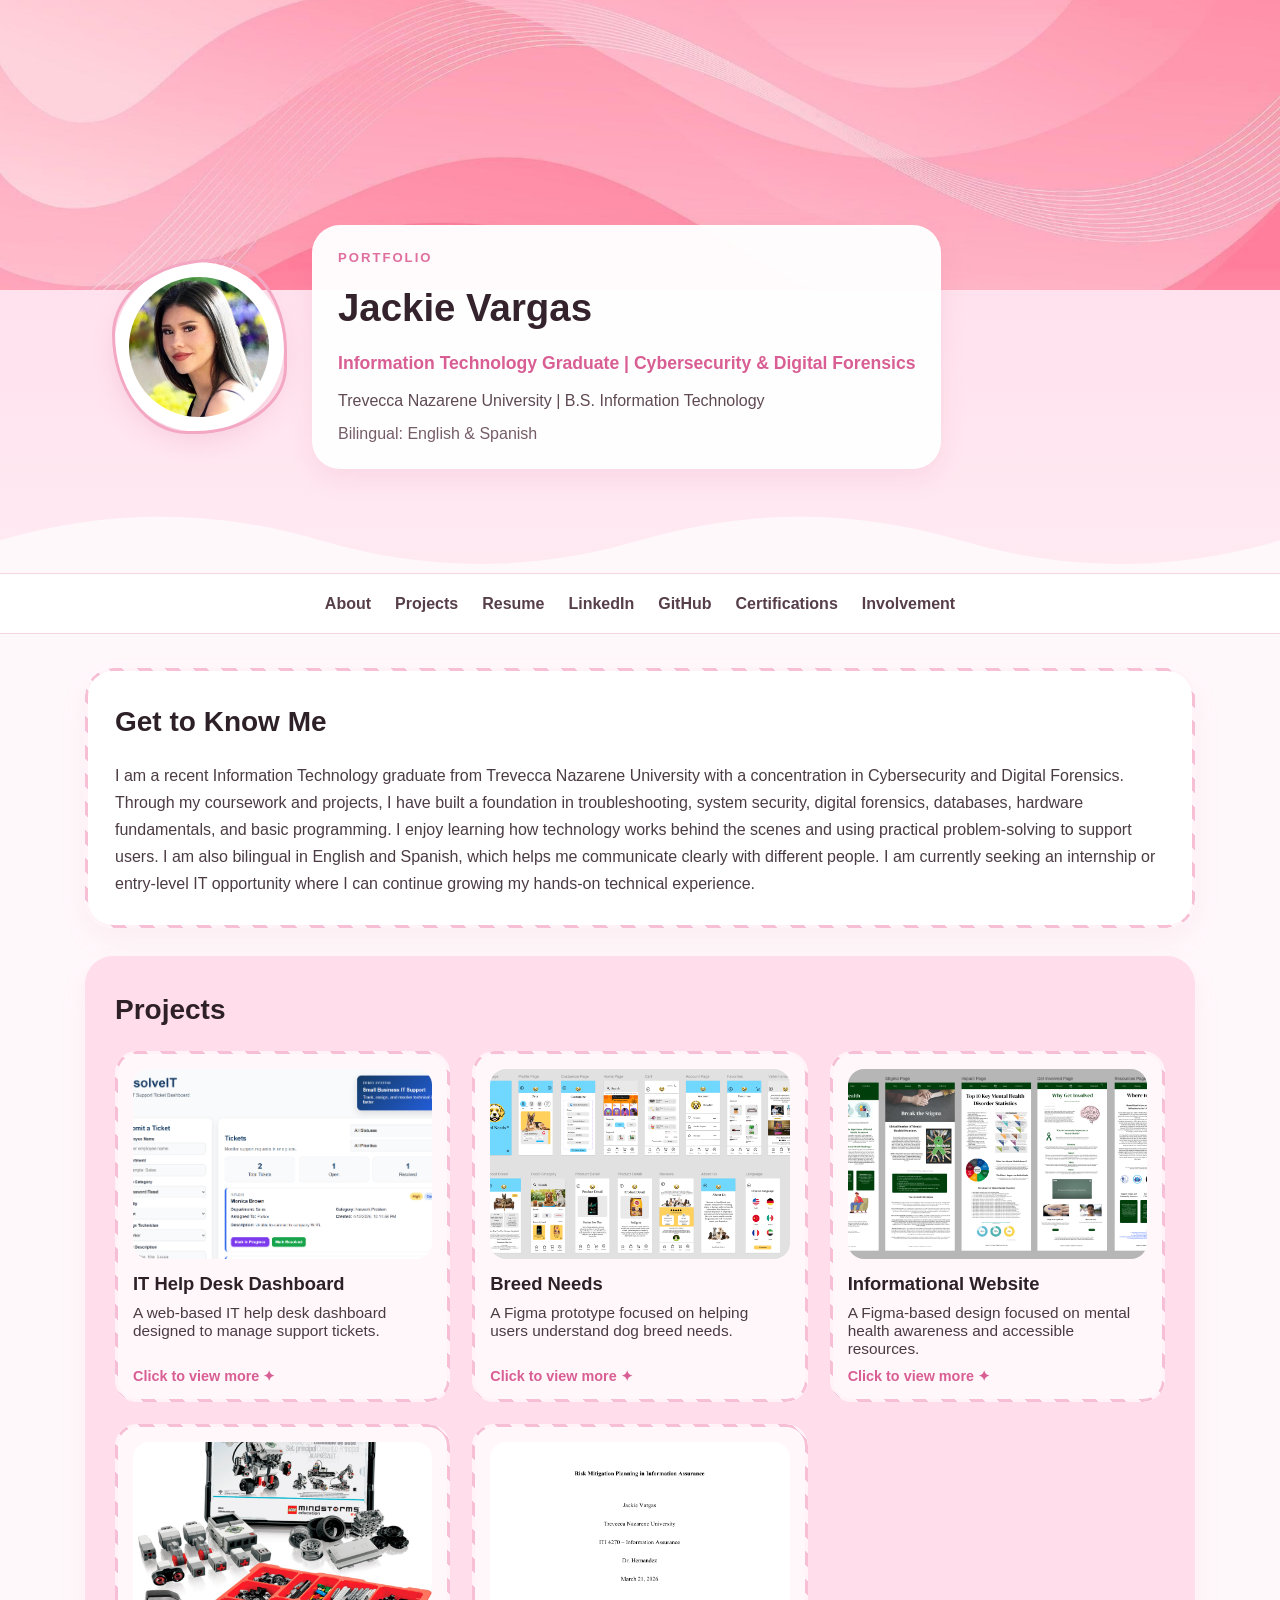
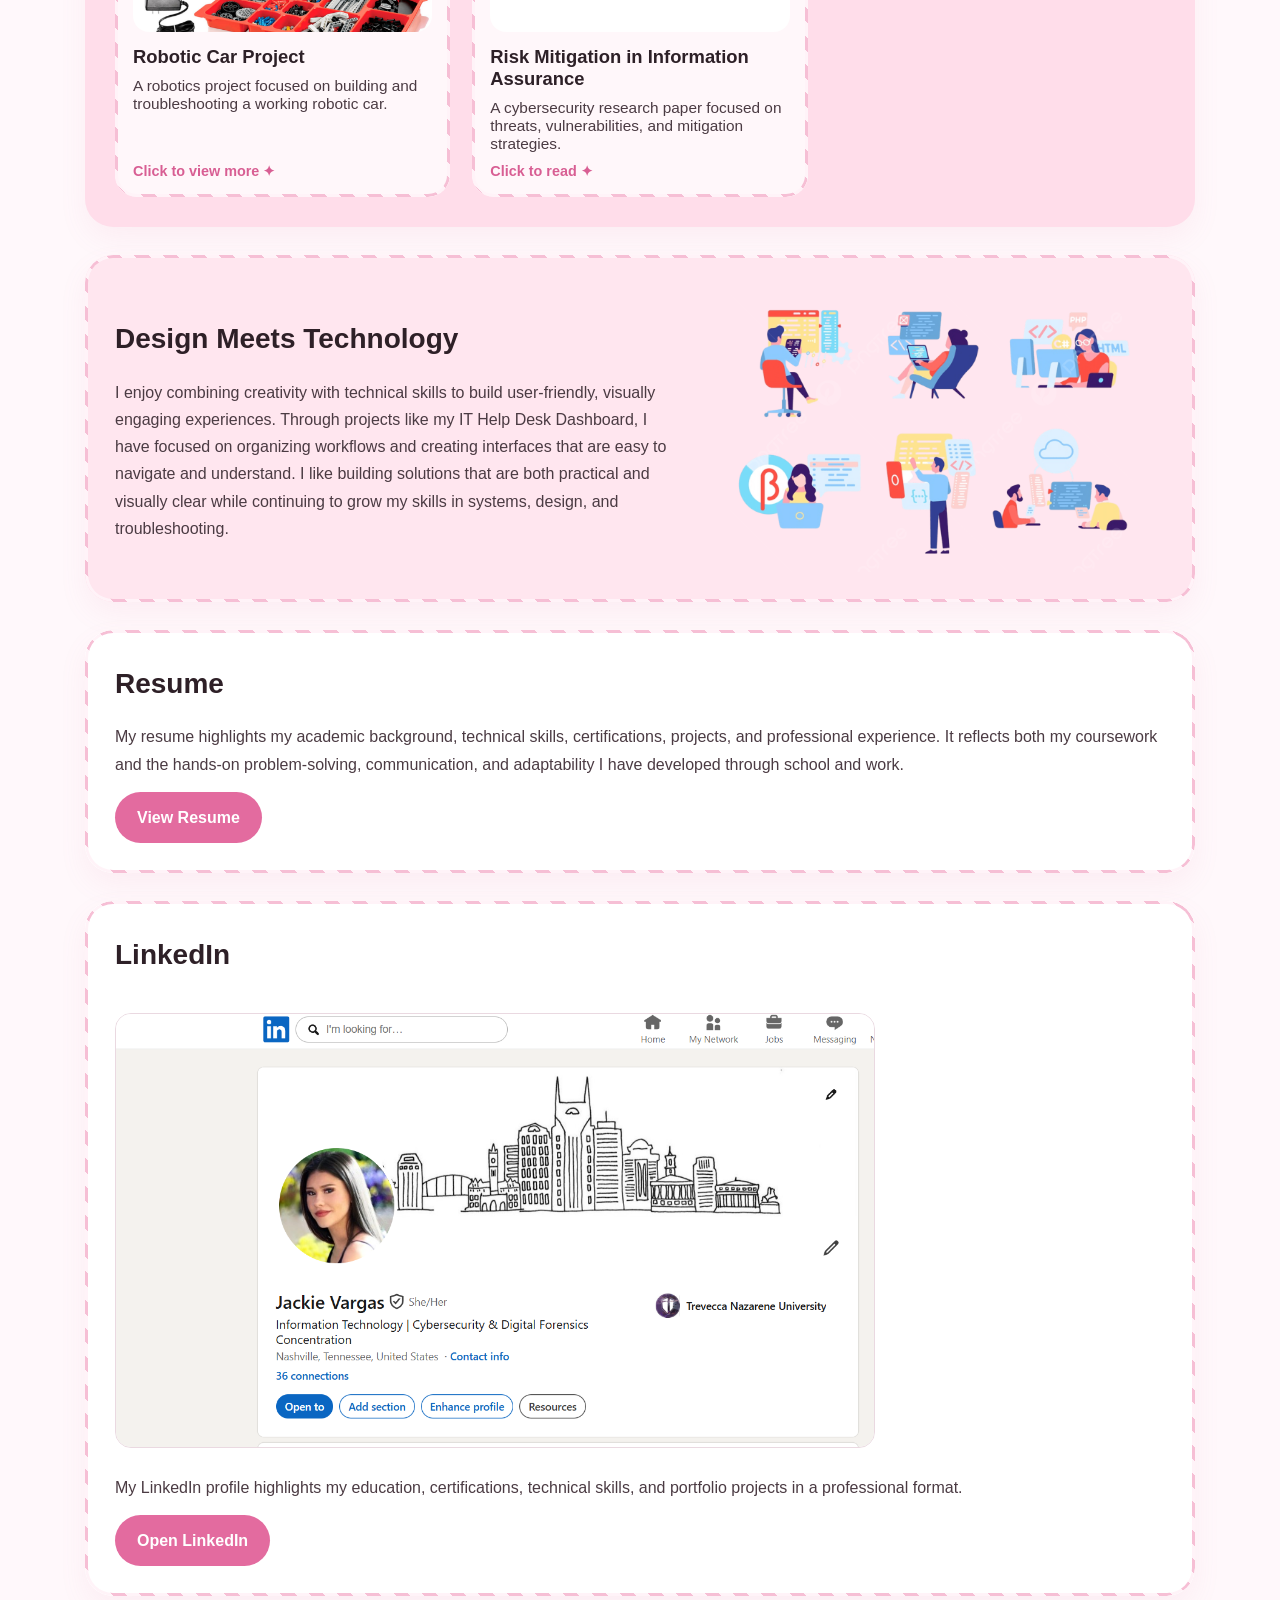
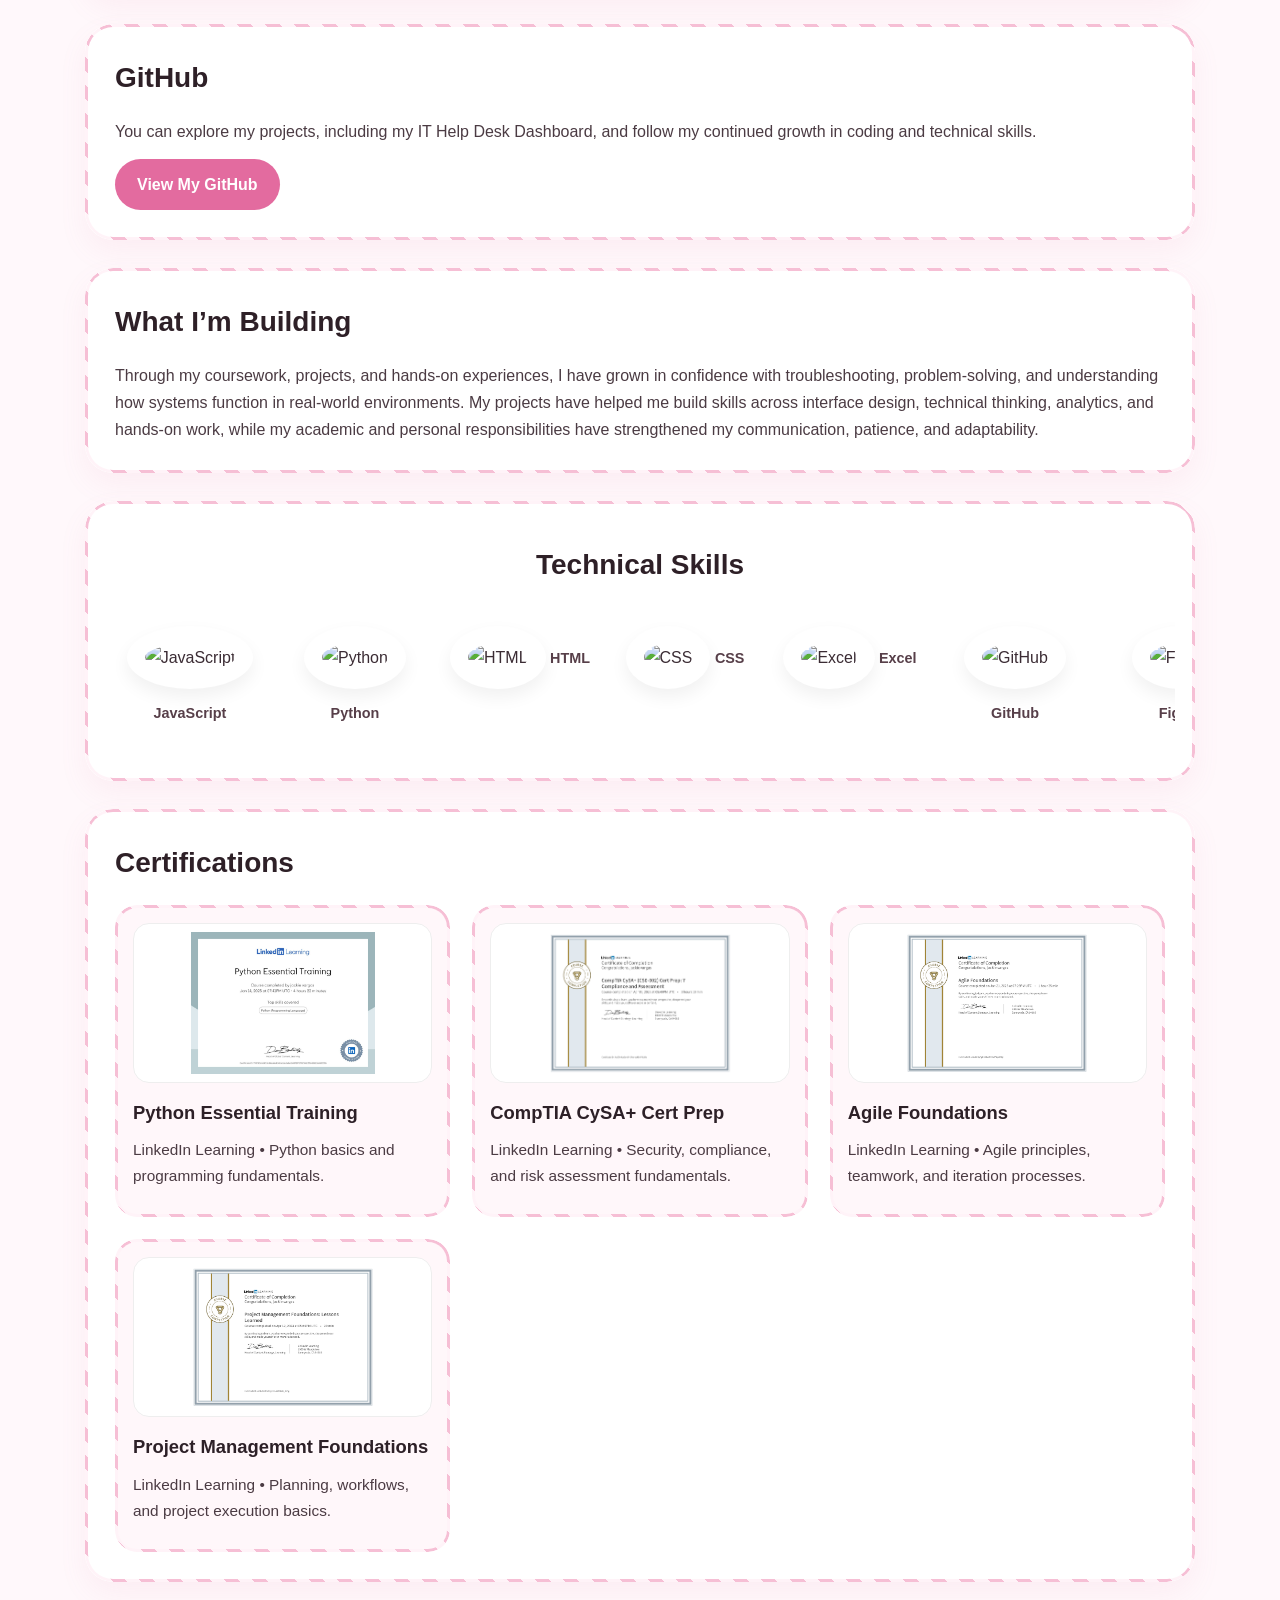
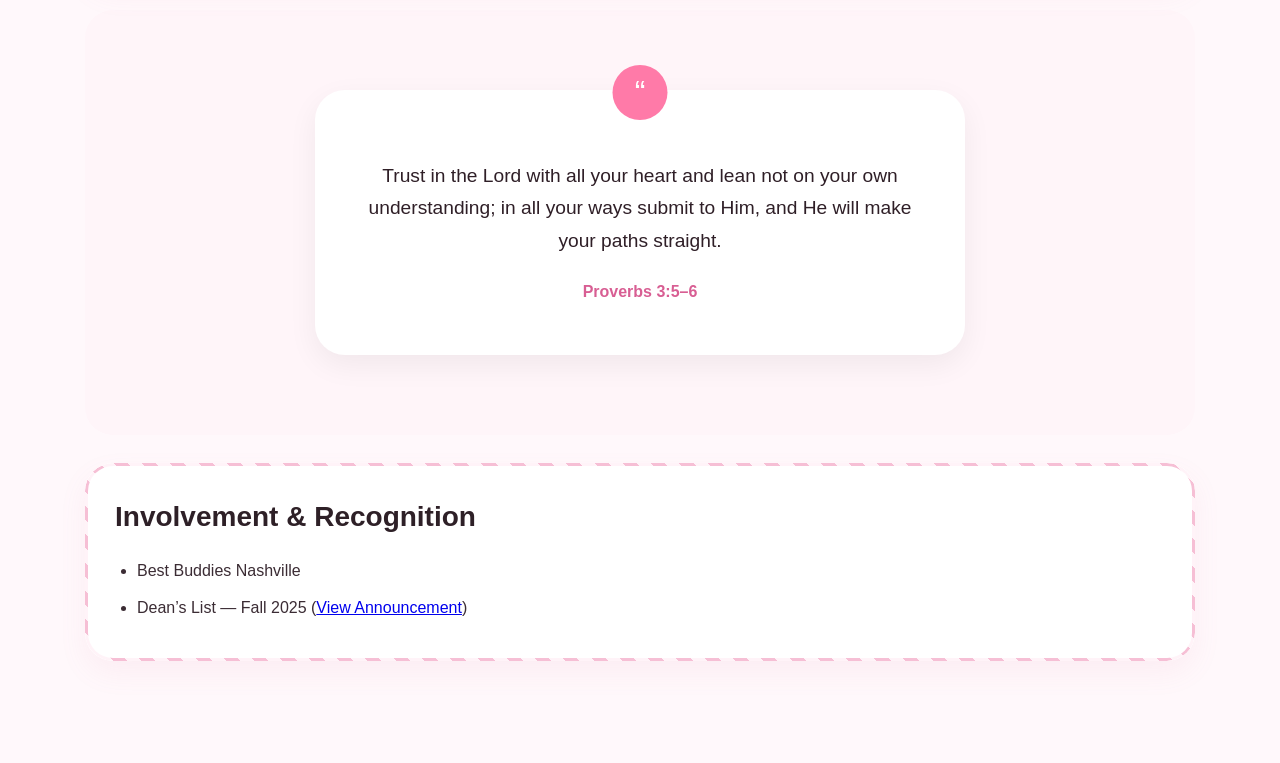
==== index.html @ b96fbb61 "Add files via upload Initial portfolio upload" ====
<!DOCTYPE html>
<html lang="en">
<head>
  <meta charset="UTF-8" />
  <meta name="viewport" content="width=device-width, initial-scale=1.0" />
  <title>Jackie Vargas Portfolio</title>
  <link rel="stylesheet" href="style.css" />
</head>

<body>

  <header class="hero">
    <div class="hero-top">
      <img src="banner.jpg" alt="Portfolio Banner" class="banner" />
    </div>

    <div class="profile-section">
      <div class="profile-pic-wrap">
        <div class="squiggle"></div>
        <img src="profile.png" alt="Jackie Vargas" class="profile-pic" />
      </div>

      <div class="profile-info">
        <p class="eyebrow">Portfolio</p>
        <h1>Jackie Vargas</h1>
        <p class="title">Information Technology Graduate | Cybersecurity &amp; Digital Forensics</p>
        <p class="school-line">Trevecca Nazarene University | B.S. Information Technology</p>
        <p class="sub-info">Bilingual: English &amp; Spanish</p>
      </div>
    </div>

    <div class="wave-divider">
      <svg viewBox="0 0 1440 120" preserveAspectRatio="none">
        <path d="M0,64 C120,10 240,10 360,64 C480,118 600,118 720,64 C840,10 960,10 1080,64 C1200,118 1320,118 1440,64 L1440,120 L0,120 Z"></path>
      </svg>
    </div>
  </header>

  <nav class="nav">
    <a href="#about">About</a>
    <a href="#projects">Projects</a>
    <a href="#resume">Resume</a>
    <a href="#linkedin">LinkedIn</a>
    <a href="#github">GitHub</a>
    <a href="#certifications">Certifications</a>
    <a href="#involvement">Involvement</a>
  </nav>

  <main class="container">

    <section id="about" class="card striped-border">
      <h2>Get to Know Me</h2>
      <p>
        I am a recent Information Technology graduate from Trevecca Nazarene University with a concentration in
        Cybersecurity and Digital Forensics. Through my coursework and projects, I have built a foundation in
        troubleshooting, system security, digital forensics, databases, hardware fundamentals, and basic programming.
        I enjoy learning how technology works behind the scenes and using practical problem-solving to support users.
        I am also bilingual in English and Spanish, which helps me communicate clearly with different people.
        I am currently seeking an internship or entry-level IT opportunity where I can continue growing my hands-on
        technical experience.
      </p>
    </section>

    <section id="projects" class="card pink-panel">
      <h2>Projects</h2>

      <div class="project-grid">

        <button class="project-card interactive-card striped-border"
          data-title="IT Help Desk Dashboard"
          data-image="resolveit.png"
          data-description="A web-based IT help desk dashboard designed to manage support tickets, assign technicians, and track issue status. This project focuses on improving organization and visibility in IT support workflows while simulating a real-world service desk environment."
          data-skills="Workflow design, interface structure, support logic, troubleshooting, user-focused design"
          data-tech="HTML, CSS, JavaScript, GitHub Pages"
          data-code="Responsive layout, modal popup, CSS grid, hover effects, JavaScript click events"
          data-link="https://jackiemvargas.github.io/ResolveIT/"
          data-link-label="View Live Demo">

          <img src="resolveit.png" alt="IT Help Desk Dashboard" />
          <h3>IT Help Desk Dashboard</h3>
          <p>A web-based IT help desk dashboard designed to manage support tickets.</p>
          <span class="card-hint">Click to view more ✦</span>
        </button>
<button class="project-card interactive-card striped-border"
  data-title="Breed Needs"
  data-image="breedneeds.png"
  data-description="A Figma prototype designed to help users understand the care requirements, activity levels, and lifestyle needs of different dog breeds. Focused on user-friendly layout and engaging visuals."
  data-skills="User-centered design, UI/UX design, visual organization"
  data-tech="Figma, mobile app prototyping"
  data-code="Wireframing, screen flow design, layout structure"
  data-link="#"
  data-link-label="View Design">

  <img src="breedneeds.png" alt="Breed Needs Project" />
  <h3>Breed Needs</h3>
  <p>A Figma prototype focused on helping users understand dog breed needs.</p>
  <span class="card-hint">Click to view more ✦</span>
</button>

<button class="project-card interactive-card striped-border"
  data-title="Informational Website"
  data-image="mentalhealth.png"
  data-description="A website prototype created in Figma to raise awareness about mental health and provide accessible resources. The focus was on clear navigation, visual organization, and user-friendly design."
  data-skills="UI/UX design, content organization, accessibility-focused design"
  data-tech="Figma, design prototyping"
  data-code="Wireframing, layout planning, visual hierarchy"
  data-link="#"
  data-link-label="View Design">

  <img src="mentalhealth.png" alt="Informational Website" />
  <h3>Informational Website</h3>
  <p>A Figma-based design focused on mental health awareness and accessible resources.</p>
  <span class="card-hint">Click to view more ✦</span>
</button>

<button class="project-card interactive-card striped-border"
  data-title="Robotic Car Project"
  data-image="ev3.png"
  data-description="A hands-on robotics project using EV3 Mindstorms to build and program a robotic car. Focused on testing, troubleshooting, and movement logic."
  data-skills="Troubleshooting, robotics, problem-solving"
  data-tech="EV3 Mindstorms, block coding, MicroPython"
  data-code="Movement logic, testing cycles, debugging"
  data-link="#"
  data-link-label="View Project">

  <img src="ev3.png" alt="Robotic Car Project" />
  <h3>Robotic Car Project</h3>
  <p>A robotics project focused on building and troubleshooting a working robotic car.</p>
  <span class="card-hint">Click to view more ✦</span>
</button>

        <button class="project-card interactive-card striped-border"
          data-title="Risk Mitigation in Information Assurance"
          data-image="paper.png"
          data-description="A research-based analysis of how organizations identify, prioritize, and reduce cybersecurity risks. This paper explores real-world threats, system vulnerabilities, and mitigation strategies such as firewalls, encryption, and continuous monitoring."
          data-skills="Risk analysis, cybersecurity concepts, research, technical writing"
          data-tech="Microsoft Word, APA formatting, academic research"
          data-code="Research writing, organized sections, citation formatting"
          data-link="risk-mitigation.pdf"
          data-link-label="Read Paper">

          <img src="paper.png" alt="Risk Mitigation Paper" />
          <h3>Risk Mitigation in Information Assurance</h3>
          <p>A cybersecurity research paper focused on threats, vulnerabilities, and mitigation strategies.</p>
          <span class="card-hint">Click to read ✦</span>
        </button>

      </div>
    </section>

    <section class="card cartoon-tech-section striped-border">
      <div class="cartoon-tech-content">
        <div class="cartoon-tech-text">
          <h2>Design Meets Technology</h2>
          <p>
            I enjoy combining creativity with technical skills to build user-friendly, visually engaging experiences.
            Through projects like my IT Help Desk Dashboard, I have focused on organizing workflows and creating
            interfaces that are easy to navigate and understand. I like building solutions that are both practical
            and visually clear while continuing to grow my skills in systems, design, and troubleshooting.
          </p>
        </div>

        <div class="cartoon-tech-image">
          <img src="cartoon-tech.png" alt="Technology illustration" />
        </div>
      </div>
    </section>

    <section id="resume" class="card striped-border">
      <h2>Resume</h2>
      <p>
        My resume highlights my academic background, technical skills, certifications, projects, and professional
        experience. It reflects both my coursework and the hands-on problem-solving, communication, and adaptability
        I have developed through school and work.
      </p>
      <a href="jackie-resume.pdf" target="_blank" class="button">View Resume</a>
    </section>

    <section id="linkedin" class="card striped-border">
      <h2>LinkedIn</h2>
      <img src="linkedin.png" alt="LinkedIn Profile" class="linkedin-img" />
      <p>
        My LinkedIn profile highlights my education, certifications, technical skills, and portfolio projects in a
        professional format.
      </p>
      <a href="https://www.linkedin.com/in/jackie-vargas-755988261" target="_blank" class="button">
        Open LinkedIn
      </a>
    </section>

    <section id="github" class="card striped-border">
      <h2>GitHub</h2>
      <p>
        You can explore my projects, including my IT Help Desk Dashboard, and follow my continued growth in coding
        and technical skills.
      </p>
      <a href="https://github.com/jackiemvargas" target="_blank" class="button">
        View My GitHub
      </a>
    </section>

    <section id="growth" class="card striped-border">
      <h2>What I’m Building</h2>
      <p>
        Through my coursework, projects, and hands-on experiences, I have grown in confidence with troubleshooting,
        problem-solving, and understanding how systems function in real-world environments. My projects have helped
        me build skills across interface design, technical thinking, analytics, and hands-on work, while my academic
        and personal responsibilities have strengthened my communication, patience, and adaptability.
      </p>
    </section>

    <section class="skills-section card striped-border">
      <h2>Technical Skills</h2>

      <div class="skills-scroll">

        <div class="skill">
          <img src="icons/javascript.png" alt="JavaScript" />
          <span>JavaScript</span>
        </div>

        <div class="skill">
          <img src="icons/python.png" alt="Python" />
          <span>Python</span>
        </div>

        <div class="skill">
          <img src="icons/html.png" alt="HTML" />
          <span>HTML</span>
        </div>

        <div class="skill">
          <img src="icons/css.png" alt="CSS" />
          <span>CSS</span>
        </div>

        <div class="skill">
          <img src="icons/excel.png" alt="Excel" />
          <span>Excel</span>
        </div>

        <div class="skill">
          <img src="icons/github.png" alt="GitHub" />
          <span>GitHub</span>
        </div>

        <div class="skill">
          <img src="icons/figma.png" alt="Figma" />
          <span>Figma</span>
        </div>

      </div>
    </section>

    <section id="certifications" class="card striped-border">
      <h2>Certifications</h2>

      <div class="project-grid">

        <div class="project-card cert-card striped-border">
          <img src="python.jpg" alt="Python Essential Training Certificate" />
          <h3>Python Essential Training</h3>
          <p>LinkedIn Learning • Python basics and programming fundamentals.</p>
        </div>

        <div class="project-card cert-card striped-border">
          <img src="cysa.png" alt="CompTIA CySA+ Certificate" />
          <h3>CompTIA CySA+ Cert Prep</h3>
          <p>LinkedIn Learning • Security, compliance, and risk assessment fundamentals.</p>
        </div>

        <div class="project-card cert-card striped-border">
          <img src="agile.png" alt="Agile Foundations Certificate" />
          <h3>Agile Foundations</h3>
          <p>LinkedIn Learning • Agile principles, teamwork, and iteration processes.</p>
        </div>

        <div class="project-card cert-card striped-border">
          <img src="projectmanagement.png" alt="Project Management Foundations Certificate" />
          <h3>Project Management Foundations</h3>
          <p>LinkedIn Learning • Planning, workflows, and project execution basics.</p>
        </div>

      </div>
    </section>

    <section class="quote-section">
      <div class="quote-card">
        <div class="quote-icon">“</div>
        <p class="quote-text">
          Trust in the Lord with all your heart and lean not on your own understanding;
          in all your ways submit to Him, and He will make your paths straight.
        </p>
        <span class="quote-author">Proverbs 3:5–6</span>
      </div>
    </section>

    <section id="involvement" class="card striped-border">
      <h2>Involvement &amp; Recognition</h2>
      <ul>
        <li>Best Buddies Nashville</li>
        <li>
          Dean’s List — Fall 2025
          (<a href="https://blog.trevecca.edu/news/trevecca-announces-deans-list-for-fall-2025-semester" target="_blank">View Announcement</a>)
        </li>
      </ul>
    </section>

  </main>

  <div id="project-modal" class="modal hidden">
    <div class="modal-overlay" id="modal-overlay"></div>

    <div class="modal-content striped-border">
      <button class="modal-close" id="modal-close">&times;</button>

      <img id="modal-image" src="" alt="Project preview" class="modal-image" />

      <div class="modal-text">
        <p class="modal-eyebrow">Project Details</p>
        <h3 id="modal-title"></h3>
        <p id="modal-description"></p>
        <p id="modal-skills"></p>
        <p id="modal-tech"></p>
        <p id="modal-code"></p>
        <a id="modal-link" href="#" target="_blank" class="button">Open Project</a>
      </div>
    </div>
  </div>

  <script src="script.js"></script>
</body>
</html>
---- style.css ----
* {
  box-sizing: border-box;
  margin: 0;
  padding: 0;
}

html {
  scroll-behavior: smooth;
}

body {
  background: #fff8fb;
  font-family: Arial, sans-serif;
  font-size: 16px;
  color: #3b2c34;
  line-height: 1.7;
}

.hero {
  background: linear-gradient(180deg, #ffd9e8 0%, #ffeaf2 100%);
  position: relative;
  overflow: hidden;
}

.hero-top {
  padding-bottom: 10px;
}

.banner {
  width: 100%;
  height: 290px;
  object-fit: cover;
  display: block;
}

.profile-section {
  max-width: 1100px;
  margin: -75px auto 0;
  padding: 0 24px 34px;
  display: flex;
  align-items: center;
  gap: 28px;
  position: relative;
  z-index: 3;
}

.profile-pic-wrap {
  position: relative;
  width: 170px;
  height: 170px;
  flex-shrink: 0;
  border-radius: 50%;
  padding: 10px;
  background: #fff;
  box-shadow: 0 10px 24px rgba(214, 110, 152, 0.18);
  display: flex;
  align-items: center;
  justify-content: center;
}

.profile-pic {
  width: 150px;
  height: 150px;
  object-fit: cover;
  border-radius: 50%;
  display: block;
  border: 5px solid #fff;
  z-index: 2;
}

.squiggle {
  position: absolute;
  width: 175px;
  height: 175px;
  border-radius: 60% 40% 55% 45% / 45% 55% 40% 60%;
  border: 3px solid #f3a7c3;
  animation: blobMove 6s infinite ease-in-out;
  z-index: 1;
}

@keyframes blobMove {
  0% {
    border-radius: 60% 40% 55% 45% / 45% 55% 40% 60%;
  }
  50% {
    border-radius: 45% 55% 40% 60% / 60% 40% 55% 45%;
  }
  100% {
    border-radius: 60% 40% 55% 45% / 45% 55% 40% 60%;
  }
}

.profile-info {
  background: rgba(255, 255, 255, 0.96);
  padding: 22px 26px;
  border-radius: 28px;
  box-shadow: 0 10px 24px rgba(214, 110, 152, 0.12);
  max-width: 760px;
}

.eyebrow {
  font-size: 0.82rem;
  text-transform: uppercase;
  letter-spacing: 2px;
  color: #df6f9f;
  font-weight: 700;
  margin-bottom: 6px;
}

.profile-info h1 {
  font-size: 2.4rem;
  margin-bottom: 8px;
  color: #34232c;
}

.title {
  color: #d85e93;
  font-weight: 700;
  margin-bottom: 8px;
  font-size: 1.1rem;
}

.school-line {
  margin-bottom: 6px;
  color: #5f4a54;
}

.sub-info {
  color: #755d68;
  font-size: 1rem;
}

.wave-divider {
  width: 100%;
  line-height: 0;
  position: relative;
}

.wave-divider svg {
  display: block;
  width: 100%;
  height: 70px;
}

.wave-divider path {
  fill: #fff8fb;
}

.nav {
  background: #fff;
  border-top: 1px solid #f5d7e4;
  border-bottom: 1px solid #f5d7e4;
  display: flex;
  justify-content: center;
  flex-wrap: wrap;
  gap: 24px;
  padding: 16px 20px;
  position: sticky;
  top: 0;
  z-index: 30;
}

.nav a {
  text-decoration: none;
  color: #573f49;
  font-weight: 700;
  transition: 0.2s ease;
}

.nav a:hover {
  color: #d85e93;
}

.container {
  max-width: 1150px;
  margin: 34px auto;
  padding: 0 20px 40px;
}

.card {
  background: #fff;
  margin-bottom: 28px;
  padding: 30px;
  border-radius: 28px;
  box-shadow: 0 12px 28px rgba(214, 110, 152, 0.08);
  position: relative;
}

.pink-panel {
  background: #ffddea;
}

.card h2 {
  margin-bottom: 16px;
  color: #2e2027;
  font-size: 1.75rem;
}

.card p {
  color: #4b3b43;
}

.striped-border {
  position: relative;
  overflow: hidden;
}

.striped-border::before {
  content: "";
  position: absolute;
  inset: 0;
  padding: 3px;
  border-radius: inherit;
  background: repeating-linear-gradient(
    45deg,
    #f6bfd5 0 10px,
    #fff3f8 10px 20px
  );
  -webkit-mask:
    linear-gradient(#000 0 0) content-box,
    linear-gradient(#000 0 0);
  -webkit-mask-composite: xor;
          mask-composite: exclude;
  pointer-events: none;
  z-index: 0;
}

.striped-border > * {
  position: relative;
  z-index: 1;
}

.project-grid {
  display: grid;
  grid-template-columns: repeat(auto-fit, minmax(250px, 1fr));
  gap: 22px;
  margin-top: 18px;
}

.project-card {
  background: #fff7fa;
  border-radius: 22px;
  padding: 18px;
  border: none;
  display: flex;
  flex-direction: column;
  text-align: left;
  transition: transform 0.22s ease, box-shadow 0.22s ease;
  min-height: 100%;
  font-family: inherit;
}

.project-card:hover {
  transform: translateY(-5px);
  box-shadow: 0 14px 28px rgba(214, 110, 152, 0.16);
}

.project-card img {
  width: 100%;
  height: 190px;
  object-fit: cover;
  border-radius: 16px;
  margin-bottom: 14px;
  background: #f4f4f4;
}

.project-card h3 {
  margin-bottom: 9px;
  font-size: 1.15rem;
  color: #2d2027;
}

.project-card p {
  margin-bottom: 10px;
  font-size: 0.96rem;
}

.interactive-card {
  cursor: pointer;
}

.card-hint {
  margin-top: auto;
  color: #d85e93;
  font-size: 0.9rem;
  font-weight: 700;
}

.cartoon-tech-section {
  background: #ffe6ef;
}

.cartoon-tech-content {
  display: flex;
  align-items: center;
  justify-content: space-between;
  gap: 34px;
  flex-wrap: wrap;
}

.cartoon-tech-text {
  flex: 1 1 420px;
}

.cartoon-tech-image {
  flex: 1 1 320px;
  text-align: center;
}

.cartoon-tech-image img {
  width: 100%;
  max-width: 430px;
  display: block;
  margin: 0 auto;
}

.linkedin-img {
  width: 100%;
  max-width: 760px;
  border-radius: 16px;
  margin: 18px 0;
  border: 1px solid #ead9e1;
}

.button {
  display: inline-block;
  margin-top: 14px;
  background: #e36b9f;
  color: #fff;
  padding: 12px 22px;
  border-radius: 999px;
  text-decoration: none;
  font-weight: 700;
  transition: 0.2s ease;
  border: none;
}

.button:hover {
  background: #cd4f87;
  transform: translateY(-2px);
}

.skills-section {
  padding: 40px 20px;
}

.skills-section h2 {
  text-align: center;
  margin-bottom: 22px;
}

.skills-scroll {
  display: flex;
  flex-wrap: nowrap;
  gap: 25px;
  overflow-x: auto;
  overflow-y: hidden;
  padding: 15px;
  scroll-behavior: smooth;
}

.skills-scroll::-webkit-scrollbar {
  height: 8px;
}

.skills-scroll::-webkit-scrollbar-thumb {
  background: #f3a7c3;
  border-radius: 10px;
}

.skill {
  flex: 0 0 140px;
  text-align: center;
}

.skill img {
  width: 90px;
  height: 90px;
  object-fit: contain;
  background: white;
  border-radius: 50%;
  padding: 18px;
  box-shadow: 0 8px 18px rgba(0,0,0,0.06);
  margin-bottom: 10px;
}

.skill span {
  font-size: 0.9rem;
  font-weight: 700;
  color: #573f49;
}

.cert-card img {
  height: 160px;
  object-fit: contain;
  background: #fff;
  border: 1px solid #eee;
  padding: 8px;
}

.quote-section {
  padding: 80px 20px;
  background: #fff5f9;
  text-align: center;
  border-radius: 28px;
  margin-bottom: 28px;
}

.quote-card {
  max-width: 650px;
  margin: auto;
  background: #ffffff;
  padding: 50px 40px;
  border-radius: 30px;
  box-shadow: 0 10px 30px rgba(0,0,0,0.06);
  position: relative;
}

.quote-icon {
  position: absolute;
  top: -25px;
  left: 50%;
  transform: translateX(-50%);
  background: #ff7aa8;
  color: white;
  width: 55px;
  height: 55px;
  border-radius: 50%;
  font-size: 2rem;
  display: flex;
  align-items: center;
  justify-content: center;
}

.quote-text {
  font-size: 1.2rem;
  line-height: 1.7;
  margin-top: 20px;
  color: #2f1f27;
}

.quote-author {
  display: block;
  margin-top: 20px;
  color: #d85e93;
  font-weight: 700;
}

ul {
  padding-left: 22px;
}

li {
  margin-bottom: 10px;
}

.modal {
  position: fixed;
  inset: 0;
  z-index: 1000;
}

.hidden {
  display: none;
}

.modal-overlay {
  position: absolute;
  inset: 0;
  background: rgba(38, 23, 30, 0.55);
  backdrop-filter: blur(4px);
}

.modal-content {
  position: relative;
  max-width: 950px;
  width: calc(100% - 40px);
  margin: 60px auto;
  background: #fffdfd;
  border-radius: 28px;
  overflow: hidden;
  box-shadow: 0 18px 40px rgba(0, 0, 0, 0.18);
  display: grid;
  grid-template-columns: 1fr 1fr;
  z-index: 1001;
}

.modal-image {
  width: 100%;
  height: 100%;
  min-height: 360px;
  object-fit: cover;
  background: #f5f5f5;
}

.modal-text {
  padding: 34px;
}

.modal-eyebrow {
  color: #d85e93;
  font-weight: 700;
  text-transform: uppercase;
  letter-spacing: 1.5px;
  font-size: 0.8rem;
  margin-bottom: 8px;
}

.modal-text h3 {
  font-size: 1.8rem;
  margin-bottom: 14px;
  color: #2d2027;
}

.modal-text p {
  margin-bottom: 12px;
}

#modal-skills,
#modal-tech,
#modal-code {
  color: #705964;
}

.modal-close {
  position: absolute;
  top: 14px;
  right: 16px;
  width: 42px;
  height: 42px;
  border-radius: 50%;
  border: none;
  background: #fff;
  color: #2d2027;
  font-size: 1.8rem;
  line-height: 1;
  cursor: pointer;
  box-shadow: 0 4px 12px rgba(0, 0, 0, 0.12);
  z-index: 1002;
}

@media (max-width: 768px) {
  .banner {
    height: 220px;
  }

  .profile-section {
    flex-direction: column;
    text-align: center;
    margin-top: -55px;
  }

  .profile-info {
    width: 100%;
  }

  .profile-info h1 {
    font-size: 2rem;
  }

  .title {
    font-size: 1rem;
  }

  .card {
    padding: 22px;
  }

  .card h2 {
    font-size: 1.5rem;
  }

  .modal-content {
    grid-template-columns: 1fr;
    margin: 30px auto;
  }

  .modal-image {
    min-height: 240px;
  }
}
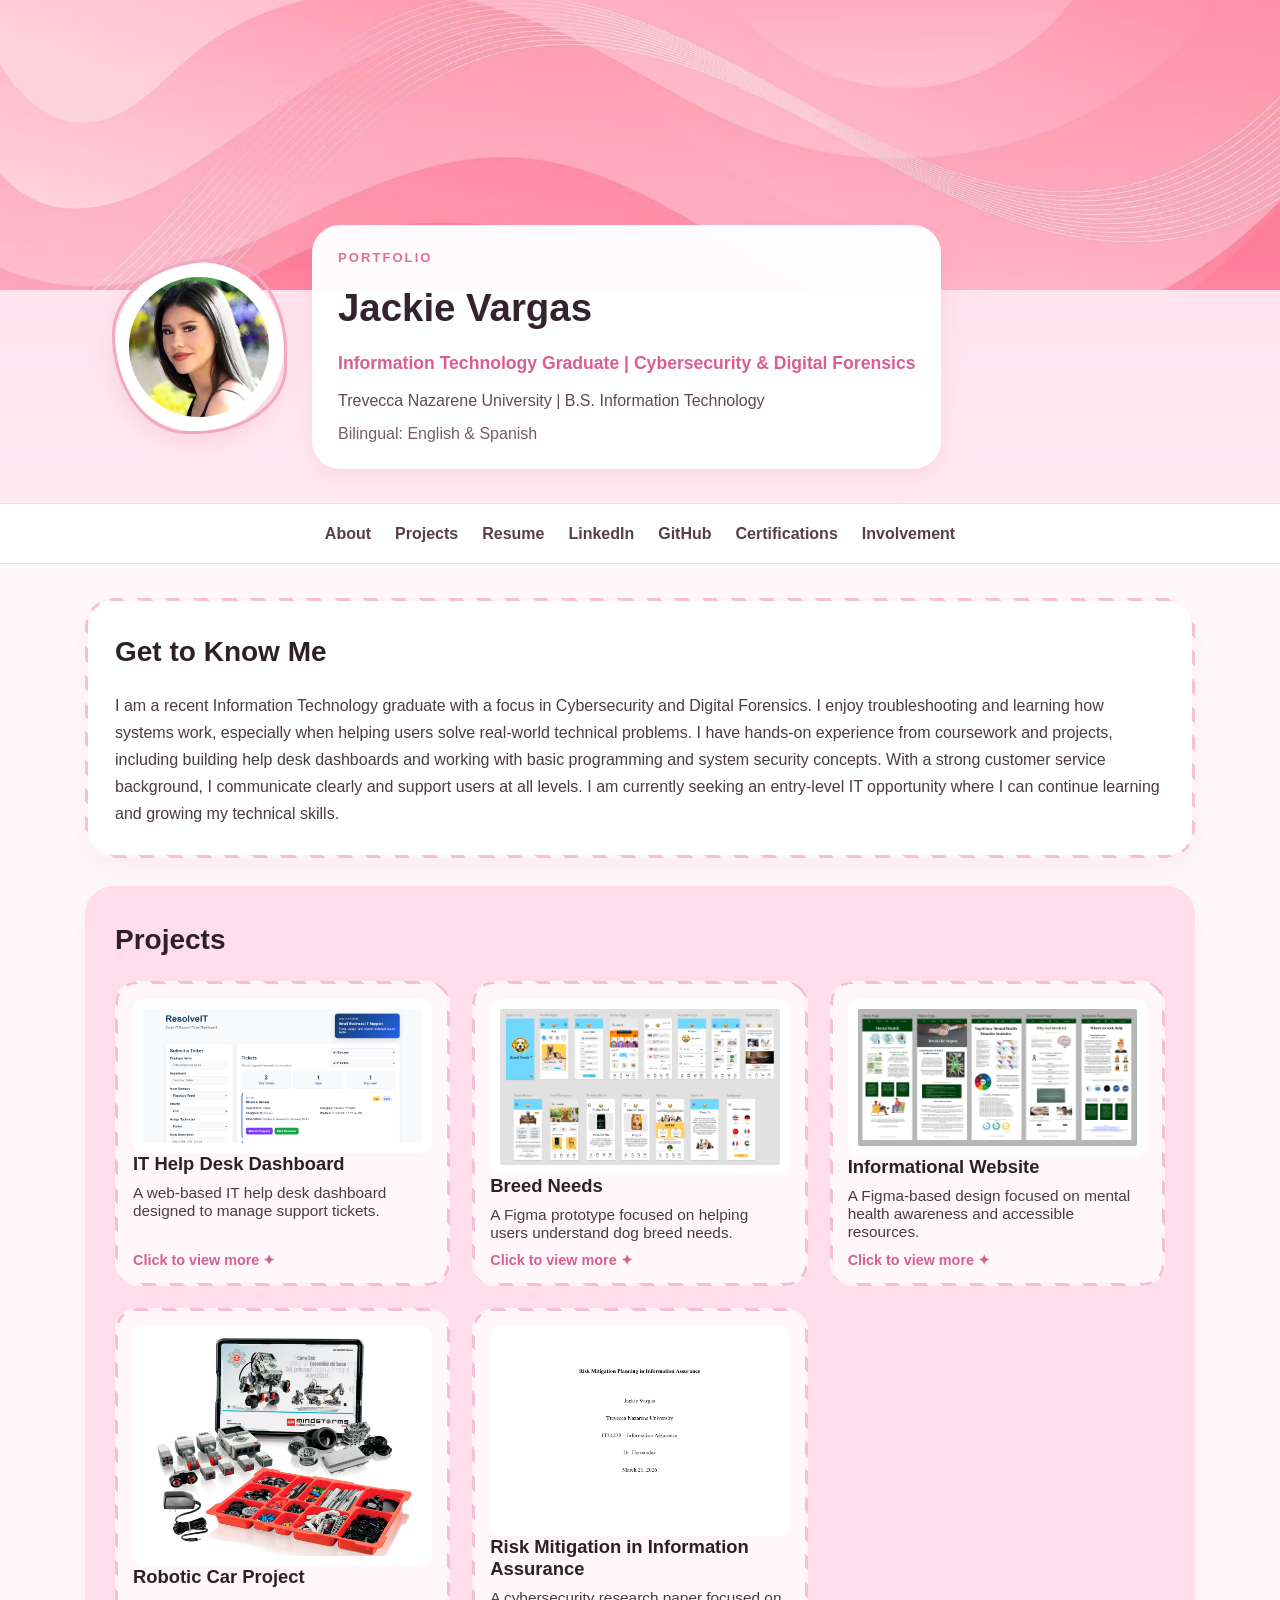
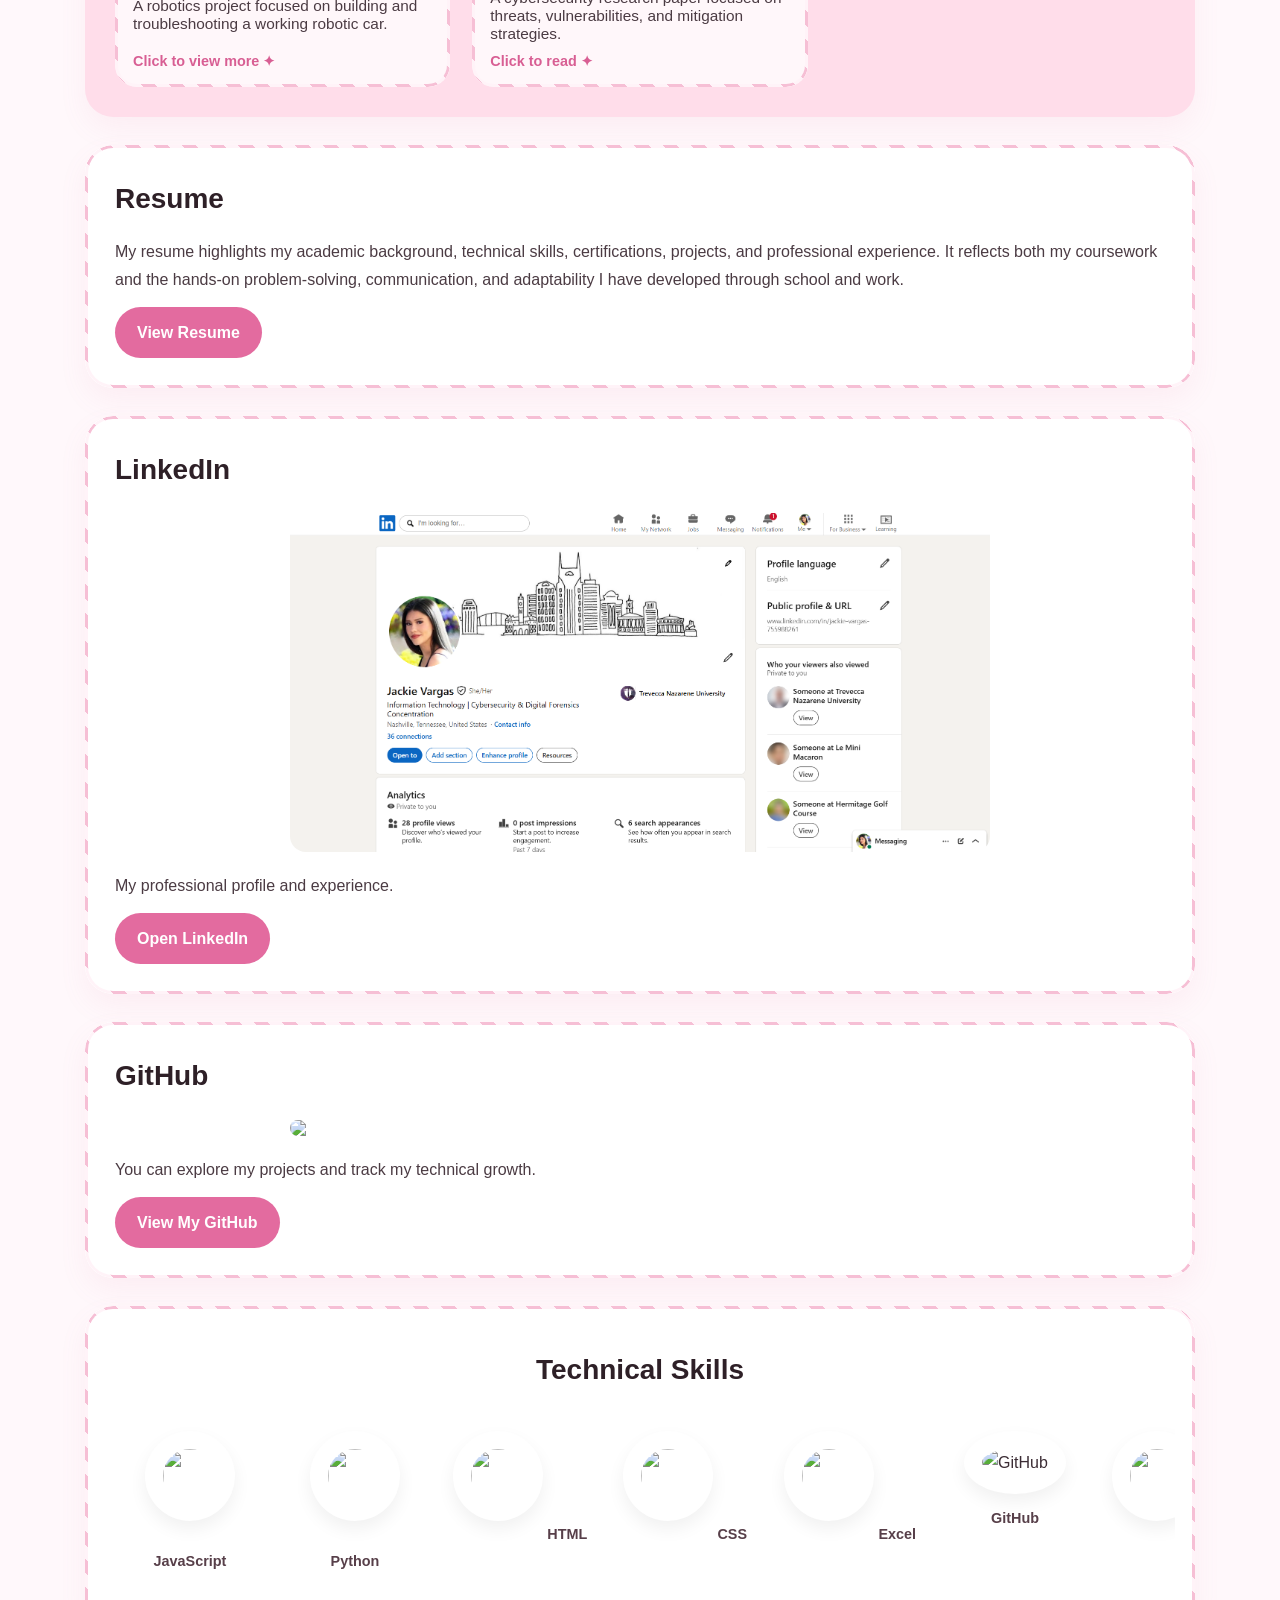
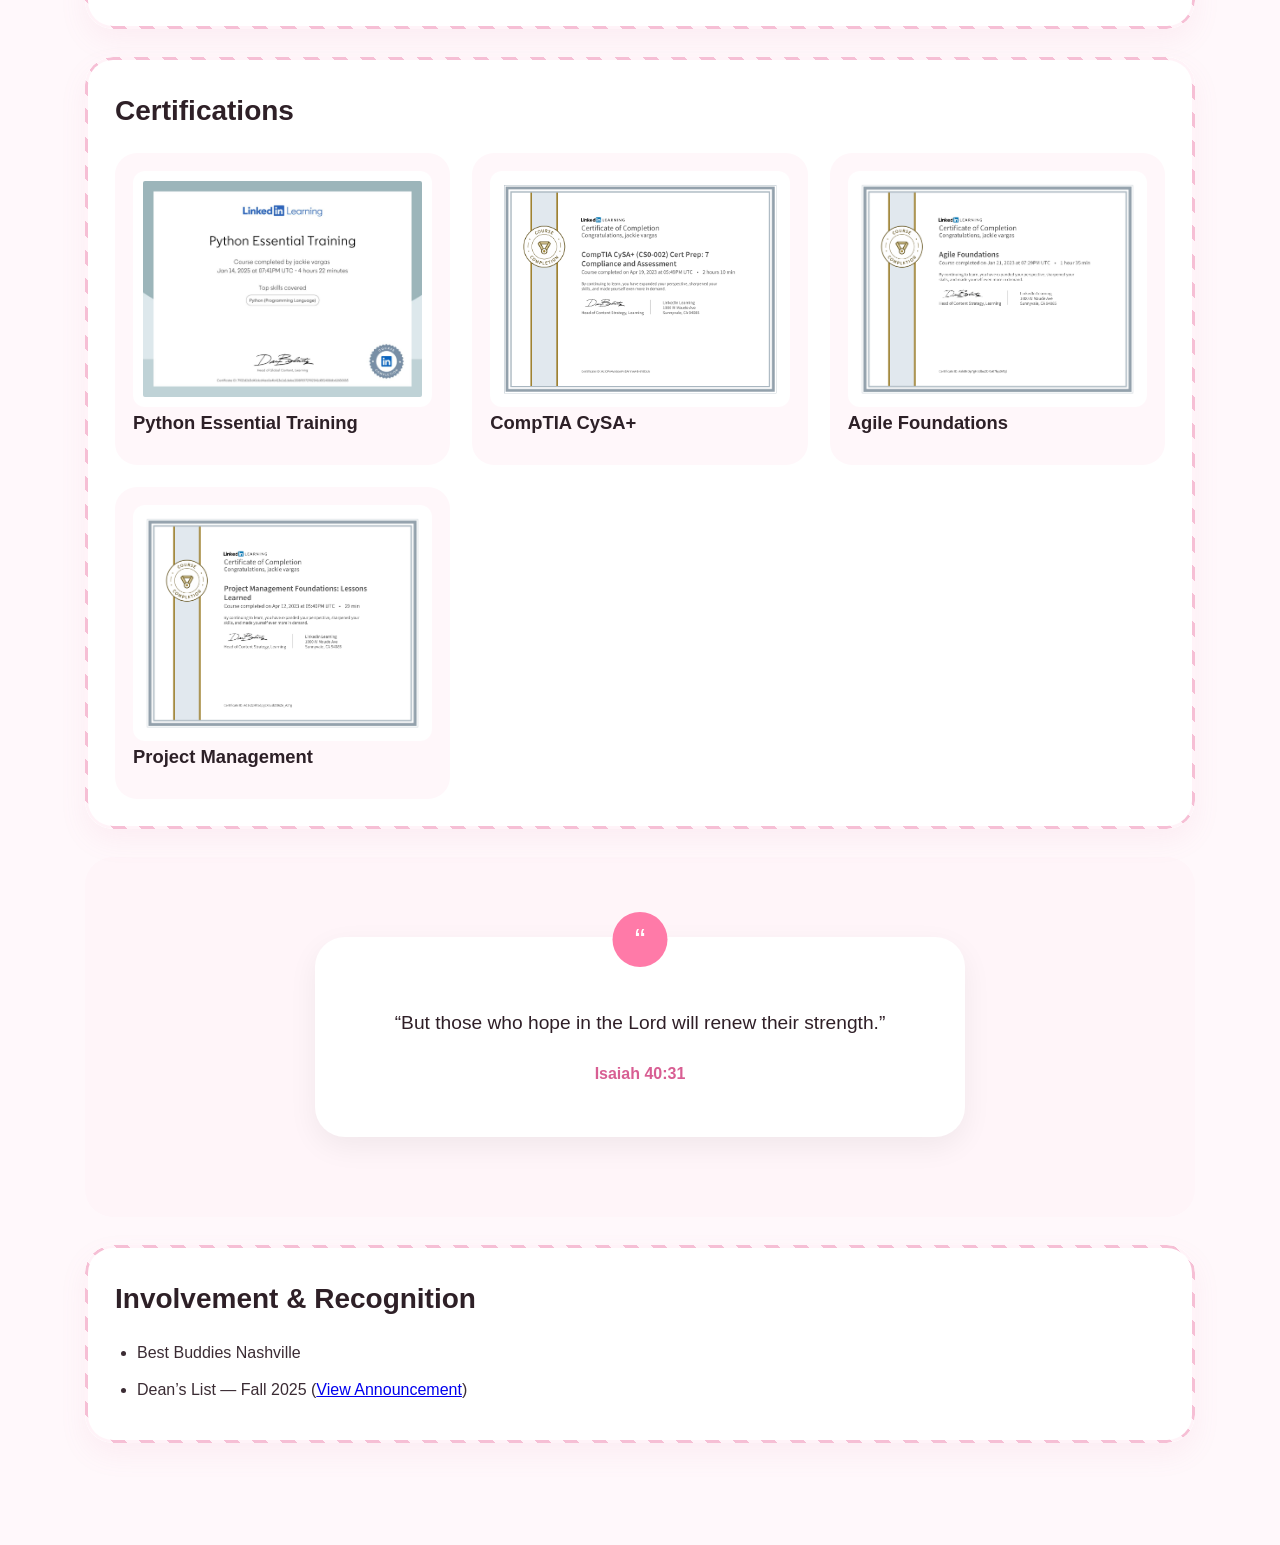
==== commit ef68635a: "Update index.html" ====
--- a/index.html
+++ b/index.html
@@ -9,325 +9,293 @@
 
 <body>
 
-  <header class="hero">
-    <div class="hero-top">
-      <img src="banner.jpg" alt="Portfolio Banner" class="banner" />
-    </div>
-
-    <div class="profile-section">
-      <div class="profile-pic-wrap">
-        <div class="squiggle"></div>
-        <img src="profile.png" alt="Jackie Vargas" class="profile-pic" />
-      </div>
-
-      <div class="profile-info">
-        <p class="eyebrow">Portfolio</p>
-        <h1>Jackie Vargas</h1>
-        <p class="title">Information Technology Graduate | Cybersecurity &amp; Digital Forensics</p>
-        <p class="school-line">Trevecca Nazarene University | B.S. Information Technology</p>
-        <p class="sub-info">Bilingual: English &amp; Spanish</p>
-      </div>
-    </div>
-
-    <div class="wave-divider">
-      <svg viewBox="0 0 1440 120" preserveAspectRatio="none">
-        <path d="M0,64 C120,10 240,10 360,64 C480,118 600,118 720,64 C840,10 960,10 1080,64 C1200,118 1320,118 1440,64 L1440,120 L0,120 Z"></path>
-      </svg>
-    </div>
-  </header>
-
-  <nav class="nav">
-    <a href="#about">About</a>
-    <a href="#projects">Projects</a>
-    <a href="#resume">Resume</a>
-    <a href="#linkedin">LinkedIn</a>
-    <a href="#github">GitHub</a>
-    <a href="#certifications">Certifications</a>
-    <a href="#involvement">Involvement</a>
-  </nav>
-
-  <main class="container">
-
-    <section id="about" class="card striped-border">
-      <h2>Get to Know Me</h2>
-      <p>
-        I am a recent Information Technology graduate from Trevecca Nazarene University with a concentration in
-        Cybersecurity and Digital Forensics. Through my coursework and projects, I have built a foundation in
-        troubleshooting, system security, digital forensics, databases, hardware fundamentals, and basic programming.
-        I enjoy learning how technology works behind the scenes and using practical problem-solving to support users.
-        I am also bilingual in English and Spanish, which helps me communicate clearly with different people.
-        I am currently seeking an internship or entry-level IT opportunity where I can continue growing my hands-on
-        technical experience.
-      </p>
-    </section>
-
-    <section id="projects" class="card pink-panel">
-      <h2>Projects</h2>
-
-      <div class="project-grid">
-
-        <button class="project-card interactive-card striped-border"
-          data-title="IT Help Desk Dashboard"
-          data-image="resolveit.png"
-          data-description="A web-based IT help desk dashboard designed to manage support tickets, assign technicians, and track issue status. This project focuses on improving organization and visibility in IT support workflows while simulating a real-world service desk environment."
-          data-skills="Workflow design, interface structure, support logic, troubleshooting, user-focused design"
-          data-tech="HTML, CSS, JavaScript, GitHub Pages"
-          data-code="Responsive layout, modal popup, CSS grid, hover effects, JavaScript click events"
-          data-link="https://jackiemvargas.github.io/ResolveIT/"
-          data-link-label="View Live Demo">
-
-          <img src="resolveit.png" alt="IT Help Desk Dashboard" />
-          <h3>IT Help Desk Dashboard</h3>
-          <p>A web-based IT help desk dashboard designed to manage support tickets.</p>
-          <span class="card-hint">Click to view more ✦</span>
-        </button>
-<button class="project-card interactive-card striped-border"
-  data-title="Breed Needs"
-  data-image="breedneeds.png"
-  data-description="A Figma prototype designed to help users understand the care requirements, activity levels, and lifestyle needs of different dog breeds. Focused on user-friendly layout and engaging visuals."
-  data-skills="User-centered design, UI/UX design, visual organization"
-  data-tech="Figma, mobile app prototyping"
-  data-code="Wireframing, screen flow design, layout structure"
-  data-link="#"
-  data-link-label="View Design">
-
-  <img src="breedneeds.png" alt="Breed Needs Project" />
-  <h3>Breed Needs</h3>
-  <p>A Figma prototype focused on helping users understand dog breed needs.</p>
-  <span class="card-hint">Click to view more ✦</span>
-</button>
-
-<button class="project-card interactive-card striped-border"
-  data-title="Informational Website"
-  data-image="mentalhealth.png"
-  data-description="A website prototype created in Figma to raise awareness about mental health and provide accessible resources. The focus was on clear navigation, visual organization, and user-friendly design."
-  data-skills="UI/UX design, content organization, accessibility-focused design"
-  data-tech="Figma, design prototyping"
-  data-code="Wireframing, layout planning, visual hierarchy"
-  data-link="#"
-  data-link-label="View Design">
-
-  <img src="mentalhealth.png" alt="Informational Website" />
-  <h3>Informational Website</h3>
-  <p>A Figma-based design focused on mental health awareness and accessible resources.</p>
-  <span class="card-hint">Click to view more ✦</span>
-</button>
-
-<button class="project-card interactive-card striped-border"
-  data-title="Robotic Car Project"
-  data-image="ev3.png"
-  data-description="A hands-on robotics project using EV3 Mindstorms to build and program a robotic car. Focused on testing, troubleshooting, and movement logic."
-  data-skills="Troubleshooting, robotics, problem-solving"
-  data-tech="EV3 Mindstorms, block coding, MicroPython"
-  data-code="Movement logic, testing cycles, debugging"
-  data-link="#"
-  data-link-label="View Project">
-
-  <img src="ev3.png" alt="Robotic Car Project" />
-  <h3>Robotic Car Project</h3>
-  <p>A robotics project focused on building and troubleshooting a working robotic car.</p>
-  <span class="card-hint">Click to view more ✦</span>
-</button>
-
-        <button class="project-card interactive-card striped-border"
-          data-title="Risk Mitigation in Information Assurance"
-          data-image="paper.png"
-          data-description="A research-based analysis of how organizations identify, prioritize, and reduce cybersecurity risks. This paper explores real-world threats, system vulnerabilities, and mitigation strategies such as firewalls, encryption, and continuous monitoring."
-          data-skills="Risk analysis, cybersecurity concepts, research, technical writing"
-          data-tech="Microsoft Word, APA formatting, academic research"
-          data-code="Research writing, organized sections, citation formatting"
-          data-link="risk-mitigation.pdf"
-          data-link-label="Read Paper">
-
-          <img src="paper.png" alt="Risk Mitigation Paper" />
-          <h3>Risk Mitigation in Information Assurance</h3>
-          <p>A cybersecurity research paper focused on threats, vulnerabilities, and mitigation strategies.</p>
-          <span class="card-hint">Click to read ✦</span>
-        </button>
-
-      </div>
-    </section>
-
-    <section class="card cartoon-tech-section striped-border">
-      <div class="cartoon-tech-content">
-        <div class="cartoon-tech-text">
-          <h2>Design Meets Technology</h2>
-          <p>
-            I enjoy combining creativity with technical skills to build user-friendly, visually engaging experiences.
-            Through projects like my IT Help Desk Dashboard, I have focused on organizing workflows and creating
-            interfaces that are easy to navigate and understand. I like building solutions that are both practical
-            and visually clear while continuing to grow my skills in systems, design, and troubleshooting.
-          </p>
-        </div>
-
-        <div class="cartoon-tech-image">
-          <img src="cartoon-tech.png" alt="Technology illustration" />
-        </div>
-      </div>
-    </section>
-
-    <section id="resume" class="card striped-border">
-      <h2>Resume</h2>
-      <p>
-        My resume highlights my academic background, technical skills, certifications, projects, and professional
-        experience. It reflects both my coursework and the hands-on problem-solving, communication, and adaptability
-        I have developed through school and work.
-      </p>
-      <a href="jackie-resume.pdf" target="_blank" class="button">View Resume</a>
-    </section>
-
-    <section id="linkedin" class="card striped-border">
-      <h2>LinkedIn</h2>
-      <img src="linkedin.png" alt="LinkedIn Profile" class="linkedin-img" />
-      <p>
-        My LinkedIn profile highlights my education, certifications, technical skills, and portfolio projects in a
-        professional format.
-      </p>
-      <a href="https://www.linkedin.com/in/jackie-vargas-755988261" target="_blank" class="button">
-        Open LinkedIn
-      </a>
-    </section>
-
-    <section id="github" class="card striped-border">
-      <h2>GitHub</h2>
-      <p>
-        You can explore my projects, including my IT Help Desk Dashboard, and follow my continued growth in coding
-        and technical skills.
-      </p>
-      <a href="https://github.com/jackiemvargas" target="_blank" class="button">
-        View My GitHub
-      </a>
-    </section>
-
-    <section id="growth" class="card striped-border">
-      <h2>What I’m Building</h2>
-      <p>
-        Through my coursework, projects, and hands-on experiences, I have grown in confidence with troubleshooting,
-        problem-solving, and understanding how systems function in real-world environments. My projects have helped
-        me build skills across interface design, technical thinking, analytics, and hands-on work, while my academic
-        and personal responsibilities have strengthened my communication, patience, and adaptability.
-      </p>
-    </section>
-
-    <section class="skills-section card striped-border">
-      <h2>Technical Skills</h2>
-
-      <div class="skills-scroll">
-
-        <div class="skill">
-          <img src="icons/javascript.png" alt="JavaScript" />
-          <span>JavaScript</span>
-        </div>
-
-        <div class="skill">
-          <img src="icons/python.png" alt="Python" />
-          <span>Python</span>
-        </div>
-
-        <div class="skill">
-          <img src="icons/html.png" alt="HTML" />
-          <span>HTML</span>
-        </div>
-
-        <div class="skill">
-          <img src="icons/css.png" alt="CSS" />
-          <span>CSS</span>
-        </div>
-
-        <div class="skill">
-          <img src="icons/excel.png" alt="Excel" />
-          <span>Excel</span>
-        </div>
-
-        <div class="skill">
-          <img src="icons/github.png" alt="GitHub" />
-          <span>GitHub</span>
-        </div>
-
-        <div class="skill">
-          <img src="icons/figma.png" alt="Figma" />
-          <span>Figma</span>
-        </div>
-
-      </div>
-    </section>
-
-    <section id="certifications" class="card striped-border">
-      <h2>Certifications</h2>
-
-      <div class="project-grid">
-
-        <div class="project-card cert-card striped-border">
-          <img src="python.jpg" alt="Python Essential Training Certificate" />
-          <h3>Python Essential Training</h3>
-          <p>LinkedIn Learning • Python basics and programming fundamentals.</p>
-        </div>
-
-        <div class="project-card cert-card striped-border">
-          <img src="cysa.png" alt="CompTIA CySA+ Certificate" />
-          <h3>CompTIA CySA+ Cert Prep</h3>
-          <p>LinkedIn Learning • Security, compliance, and risk assessment fundamentals.</p>
-        </div>
-
-        <div class="project-card cert-card striped-border">
-          <img src="agile.png" alt="Agile Foundations Certificate" />
-          <h3>Agile Foundations</h3>
-          <p>LinkedIn Learning • Agile principles, teamwork, and iteration processes.</p>
-        </div>
-
-        <div class="project-card cert-card striped-border">
-          <img src="projectmanagement.png" alt="Project Management Foundations Certificate" />
-          <h3>Project Management Foundations</h3>
-          <p>LinkedIn Learning • Planning, workflows, and project execution basics.</p>
-        </div>
-
-      </div>
-    </section>
-
-    <section class="quote-section">
-      <div class="quote-card">
-        <div class="quote-icon">“</div>
-        <p class="quote-text">
-          Trust in the Lord with all your heart and lean not on your own understanding;
-          in all your ways submit to Him, and He will make your paths straight.
-        </p>
-        <span class="quote-author">Proverbs 3:5–6</span>
-      </div>
-    </section>
-
-    <section id="involvement" class="card striped-border">
-      <h2>Involvement &amp; Recognition</h2>
-      <ul>
-        <li>Best Buddies Nashville</li>
-        <li>
-          Dean’s List — Fall 2025
-          (<a href="https://blog.trevecca.edu/news/trevecca-announces-deans-list-for-fall-2025-semester" target="_blank">View Announcement</a>)
-        </li>
-      </ul>
-    </section>
-
-  </main>
-
-  <div id="project-modal" class="modal hidden">
-    <div class="modal-overlay" id="modal-overlay"></div>
-
-    <div class="modal-content striped-border">
-      <button class="modal-close" id="modal-close">&times;</button>
-
-      <img id="modal-image" src="" alt="Project preview" class="modal-image" />
-
-      <div class="modal-text">
-        <p class="modal-eyebrow">Project Details</p>
-        <h3 id="modal-title"></h3>
-        <p id="modal-description"></p>
-        <p id="modal-skills"></p>
-        <p id="modal-tech"></p>
-        <p id="modal-code"></p>
-        <a id="modal-link" href="#" target="_blank" class="button">Open Project</a>
-      </div>
-    </div>
-  </div>
-
-  <script src="script.js"></script>
+<header class="hero">
+  <div class="hero-top">
+    <img src="banner.jpg" alt="Portfolio Banner" class="banner" />
+  </div>
+
+  <div class="profile-section">
+    <div class="profile-pic-wrap">
+      <div class="squiggle"></div>
+      <img src="profile.png" alt="Jackie Vargas" class="profile-pic" />
+    </div>
+
+    <div class="profile-info">
+      <p class="eyebrow">Portfolio</p>
+      <h1>Jackie Vargas</h1>
+      <p class="title">Information Technology Graduate | Cybersecurity & Digital Forensics</p>
+      <p class="school-line">Trevecca Nazarene University | B.S. Information Technology</p>
+      <p class="sub-info">Bilingual: English & Spanish</p>
+    </div>
+  </div>
+</header>
+
+<nav class="nav">
+  <a href="#about">About</a>
+  <a href="#projects">Projects</a>
+  <a href="#resume">Resume</a>
+  <a href="#linkedin">LinkedIn</a>
+  <a href="#github">GitHub</a>
+  <a href="#certifications">Certifications</a>
+  <a href="#involvement">Involvement</a>
+</nav>
+
+<main class="container">
+
+<!-- ABOUT -->
+<section id="about" class="card striped-border">
+  <h2>Get to Know Me</h2>
+  <p>
+    <p>
+I am a recent Information Technology graduate with a focus in Cybersecurity and Digital Forensics. I enjoy troubleshooting and learning how systems work, especially when helping users solve real-world technical problems. 
+I have hands-on experience from coursework and projects, including building help desk dashboards and working with basic programming and system security concepts. With a strong customer service background, I communicate clearly and support users at all levels. 
+I am currently seeking an entry-level IT opportunity where I can continue learning and growing my technical skills.
+</p>
+  </p>
+</section>
+
+<!-- PROJECTS -->
+<section id="projects" class="card pink-panel">
+  <h2>Projects</h2>
+
+  <div class="project-grid">
+
+    <button class="project-card interactive-card striped-border"
+      data-title="IT Help Desk Dashboard"
+      data-image="resolveit.png"
+      data-description="A web-based IT help desk dashboard designed to manage support tickets, assign technicians, and track issue status."
+      data-skills="Workflow design, interface structure, support logic, troubleshooting"
+      data-tech="HTML, CSS, JavaScript, GitHub Pages"
+      data-code="Responsive layout, modal popup, CSS grid, hover effects, JavaScript click events"
+      data-link="https://jackiemvargas.github.io/ResolveIT/"
+      data-link-label="View Live Demo">
+
+      <img src="resolveit.png" alt="IT Help Desk Dashboard" />
+      <h3>IT Help Desk Dashboard</h3>
+      <p>A web-based IT help desk dashboard designed to manage support tickets.</p>
+      <span class="card-hint">Click to view more ✦</span>
+    </button>
+
+    <button class="project-card interactive-card striped-border"
+      data-title="Breed Needs"
+      data-image="breedneeds.png"
+      data-description="A Figma prototype designed to help users understand the care requirements, activity levels, and lifestyle needs of different dog breeds."
+      data-skills="User-centered design, UI/UX design, visual organization"
+      data-tech="Figma, mobile app prototyping"
+      data-code="Wireframing, screen flow design, layout structure"
+      data-link="#"
+      data-link-label="View Design">
+
+      <img src="breedneeds.png" alt="Breed Needs" />
+      <h3>Breed Needs</h3>
+      <p>A Figma prototype focused on helping users understand dog breed needs.</p>
+      <span class="card-hint">Click to view more ✦</span>
+    </button>
+
+    <button class="project-card interactive-card striped-border"
+      data-title="Informational Website"
+      data-image="mentalhealth.png"
+      data-description="A website prototype created in Figma to raise awareness about mental health and provide accessible resources."
+      data-skills="UI/UX design, content organization, accessibility-focused design"
+      data-tech="Figma, design prototyping"
+      data-code="Wireframing, layout planning, visual hierarchy"
+      data-link="#"
+      data-link-label="View Design">
+
+      <img src="mentalhealth.png" alt="Informational Website" />
+      <h3>Informational Website</h3>
+      <p>A Figma-based design focused on mental health awareness and accessible resources.</p>
+      <span class="card-hint">Click to view more ✦</span>
+    </button>
+
+    <button class="project-card interactive-card striped-border"
+      data-title="Robotic Car Project"
+      data-image="ev3.png"
+      data-description="A hands-on robotics project using EV3 Mindstorms to build and program a robotic car. Focused on testing, troubleshooting, and movement logic."
+      data-skills="Troubleshooting, robotics, problem-solving"
+      data-tech="EV3 Mindstorms, block coding, MicroPython"
+      data-code="Movement logic, testing cycles, debugging"
+      data-link="#"
+      data-link-label="View Project">
+
+      <img src="ev3.png" alt="Robotic Car Project" />
+      <h3>Robotic Car Project</h3>
+      <p>A robotics project focused on building and troubleshooting a working robotic car.</p>
+      <span class="card-hint">Click to view more ✦</span>
+    </button>
+
+    <button class="project-card interactive-card striped-border"
+      data-title="Risk Mitigation in Information Assurance"
+      data-image="paper.png"
+      data-description="A research-based analysis of how organizations identify, prioritize, and reduce cybersecurity risks."
+      data-skills="Risk analysis, cybersecurity concepts, research, technical writing"
+      data-tech="Microsoft Word, APA formatting, academic research"
+      data-code="Research writing, organized sections, citation formatting"
+      data-link="risk-mitigation.pdf"
+      data-link-label="Read Paper">
+
+      <img src="paper.png" alt="Risk Mitigation Paper" />
+      <h3>Risk Mitigation in Information Assurance</h3>
+      <p>A cybersecurity research paper focused on threats, vulnerabilities, and mitigation strategies.</p>
+      <span class="card-hint">Click to read ✦</span>
+    </button>
+
+  </div>
+</section>
+
+<section id="resume" class="card striped-border">
+  <h2>Resume</h2>
+  <p>
+    My resume highlights my academic background, technical skills, certifications, projects, and professional
+    experience. It reflects both my coursework and the hands-on problem-solving, communication, and adaptability
+    I have developed through school and work.
+  </p>
+  <a href="jackie-resume.pdf" target="_blank" class="button">View Resume</a>
+</section>
+
+<!-- LINKEDIN -->
+<section id="linkedin" class="card striped-border">
+  <h2>LinkedIn</h2>
+
+  <img src="linkedin.png" class="linkedin-img" />
+
+  <p>My professional profile and experience.</p>
+
+  <a href="https://www.linkedin.com/in/jackie-vargas-755988261"
+     target="_blank" class="button">
+     Open LinkedIn
+  </a>
+</section>
+
+<!-- GITHUB -->
+<section id="github" class="card striped-border">
+  <h2>GitHub</h2>
+
+  <img src="icons/github.png" class="linkedin-img" />
+
+  <p>
+    You can explore my projects and track my technical growth.
+  </p>
+
+  <a href="https://github.com/jackiemvargas"
+     target="_blank" class="button">
+     View My GitHub
+  </a>
+</section>
+
+<!-- SKILLS -->
+<section class="skills-section card striped-border">
+  <h2>Technical Skills</h2>
+
+  <div class="skills-scroll">
+
+    <div class="skill">
+      <img src="icons/javascript.png" />
+      <span>JavaScript</span>
+    </div>
+
+    <div class="skill">
+      <img src="icons/python.png" />
+      <span>Python</span>
+    </div>
+
+    <div class="skill">
+      <img src="icons/html.png" />
+      <span>HTML</span>
+    </div>
+
+    <div class="skill">
+      <img src="icons/css.png" />
+      <span>CSS</span>
+    </div>
+
+    <div class="skill">
+      <img src="icons/excel.png" />
+      <span>Excel</span>
+    </div>
+
+    <div class="skill">
+  <img src="icons/github-icon.png" alt="GitHub" />
+  <span>GitHub</span>
+</div>
+
+    <div class="skill">
+      <img src="icons/figma.png" />
+      <span>Figma</span>
+    </div>
+
+  </div>
+</section>
+
+<!-- CERTIFICATIONS -->
+<section id="certifications" class="card striped-border">
+  <h2>Certifications</h2>
+
+  <div class="project-grid">
+
+    <div class="project-card">
+      <img src="python.jpg" />
+      <h3>Python Essential Training</h3>
+    </div>
+
+    <div class="project-card">
+      <img src="cysa.png" />
+      <h3>CompTIA CySA+</h3>
+    </div>
+
+    <div class="project-card">
+      <img src="agile.png" />
+      <h3>Agile Foundations</h3>
+    </div>
+
+    <div class="project-card">
+      <img src="projectmanagement.png" />
+      <h3>Project Management</h3>
+    </div>
+
+  </div>
+</section>
+<section class="quote-section">
+  <div class="quote-card">
+    <div class="quote-icon">“</div>
+    <p class="quote-text">
+      “But those who hope in the Lord will renew their strength.”
+    </p>
+    <span class="quote-author">Isaiah 40:31 </span>
+  </div>
+</section>
+
+<section id="involvement" class="card striped-border">
+  <h2>Involvement &amp; Recognition</h2>
+  <ul>
+    <li>Best Buddies Nashville</li>
+    <li>
+      Dean’s List — Fall 2025
+      (<a href="https://blog.trevecca.edu/news/trevecca-announces-deans-list-for-fall-2025-semester" target="_blank">View Announcement</a>)
+    </li>
+  </ul>
+</section>
+</main>
+<div id="project-modal" class="modal hidden">
+  <div class="modal-overlay" id="modal-overlay"></div>
+
+  <div class="modal-content striped-border">
+    <button class="modal-close" id="modal-close">&times;</button>
+
+    <img id="modal-image" src="" alt="Project preview" class="modal-image" />
+
+    <div class="modal-text">
+      <p class="modal-eyebrow">Project Details</p>
+      <h3 id="modal-title"></h3>
+      <p id="modal-description"></p>
+      <p id="modal-skills"></p>
+      <p id="modal-tech"></p>
+      <p id="modal-code"></p>
+      <a id="modal-link" href="#" target="_blank" class="button">Open Project</a>
+    </div>
+  </div>
+</div>
+
+<script src="script.js"></script>
 </body>
-</html>+</html>
--- a/style.css
+++ b/style.css
@@ -257,11 +257,11 @@
 
 .project-card img {
   width: 100%;
-  height: 190px;
-  object-fit: cover;
-  border-radius: 16px;
-  margin-bottom: 14px;
-  background: #f4f4f4;
+  max-height: 240px;
+  object-fit: contain;
+  background: #fff;
+  padding: 10px;
+  border-radius: 12px;
 }
 
 .project-card h3 {
@@ -316,10 +316,15 @@
 
 .linkedin-img {
   width: 100%;
-  max-width: 760px;
+  max-width: 700px;
+
+  height: auto;
+  object-fit: contain;
+
+  display: block;
+  margin: 20px auto;
+
   border-radius: 16px;
-  margin: 18px 0;
-  border: 1px solid #ead9e1;
 }
 
 .button {
@@ -487,10 +492,10 @@
 
 .modal-image {
   width: 100%;
-  height: 100%;
-  min-height: 360px;
-  object-fit: cover;
-  background: #f5f5f5;
+  height: 360px;
+  object-fit: contain;
+  background: #fff;
+  padding: 15px;
 }
 
 .modal-text {
@@ -576,6 +581,6 @@
   }
 
   .modal-image {
-    min-height: 240px;
-  }
-}+  height: 240px;
+}
+}
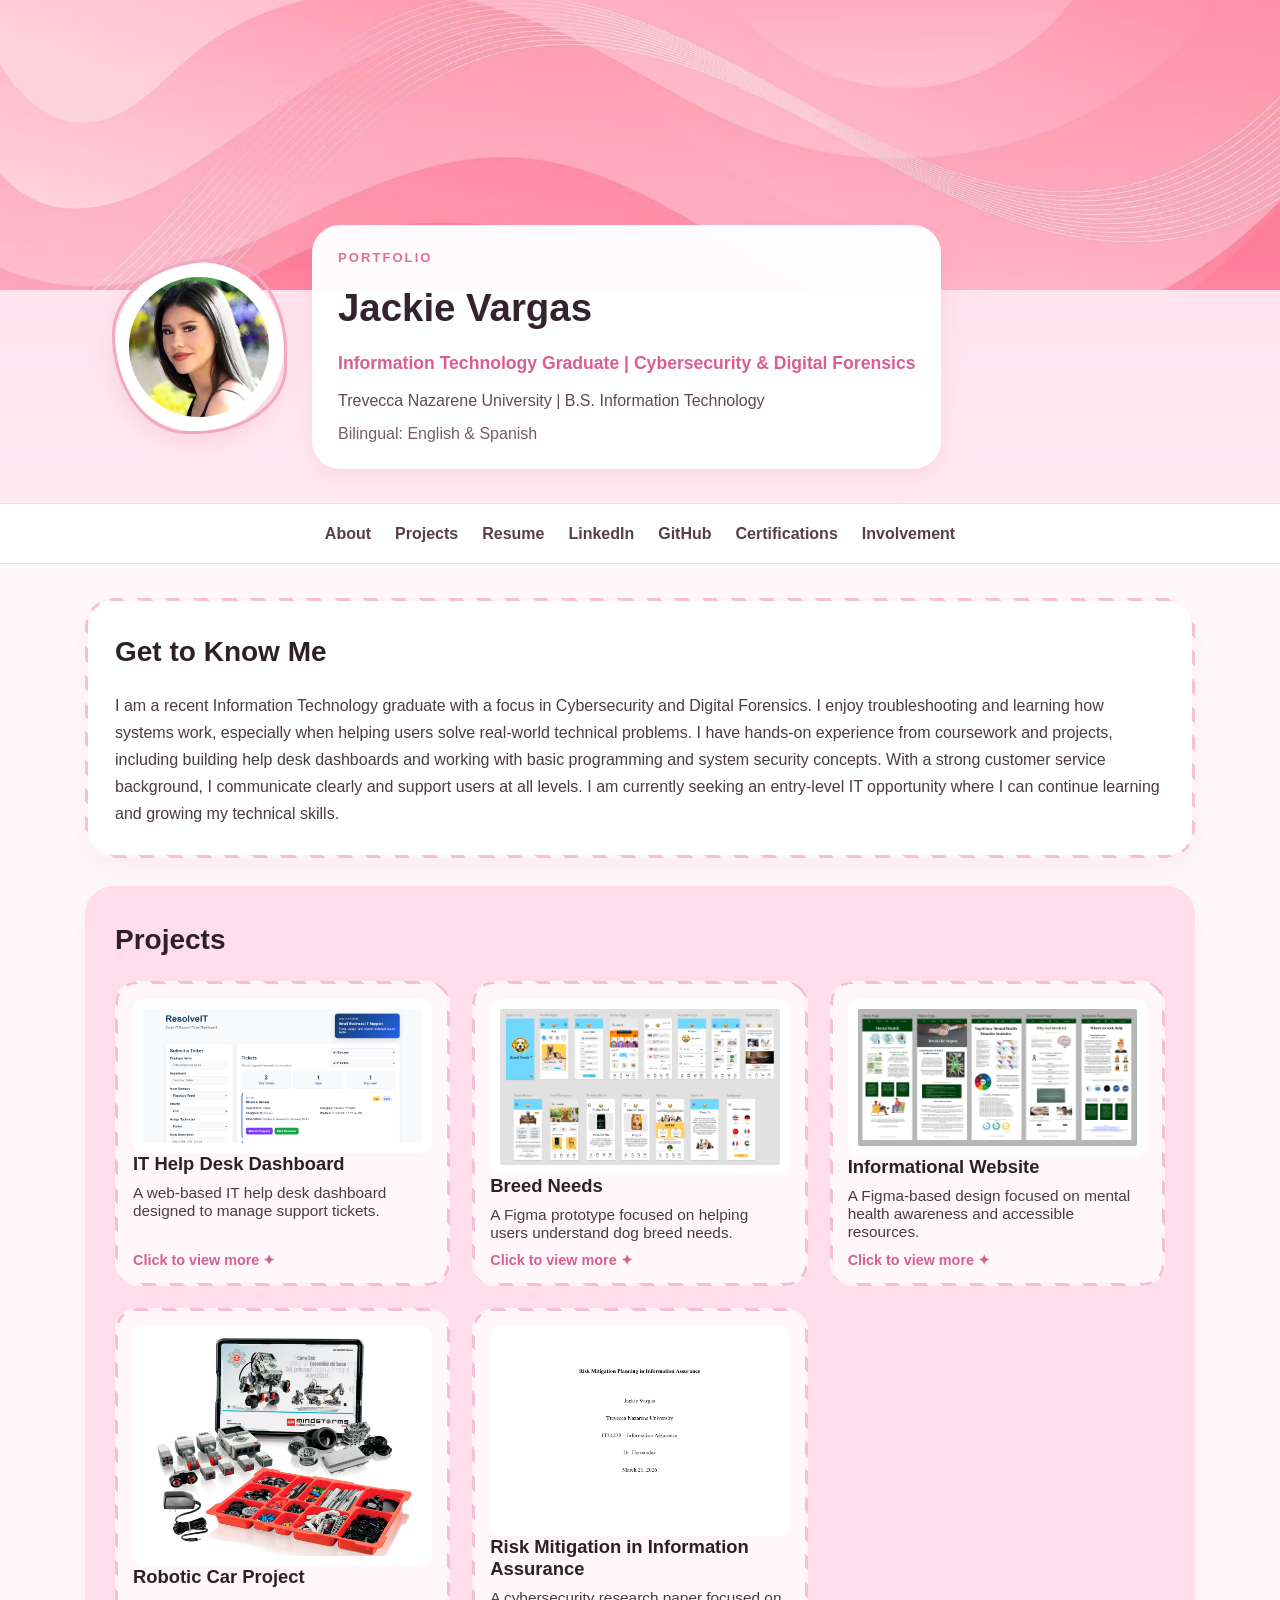
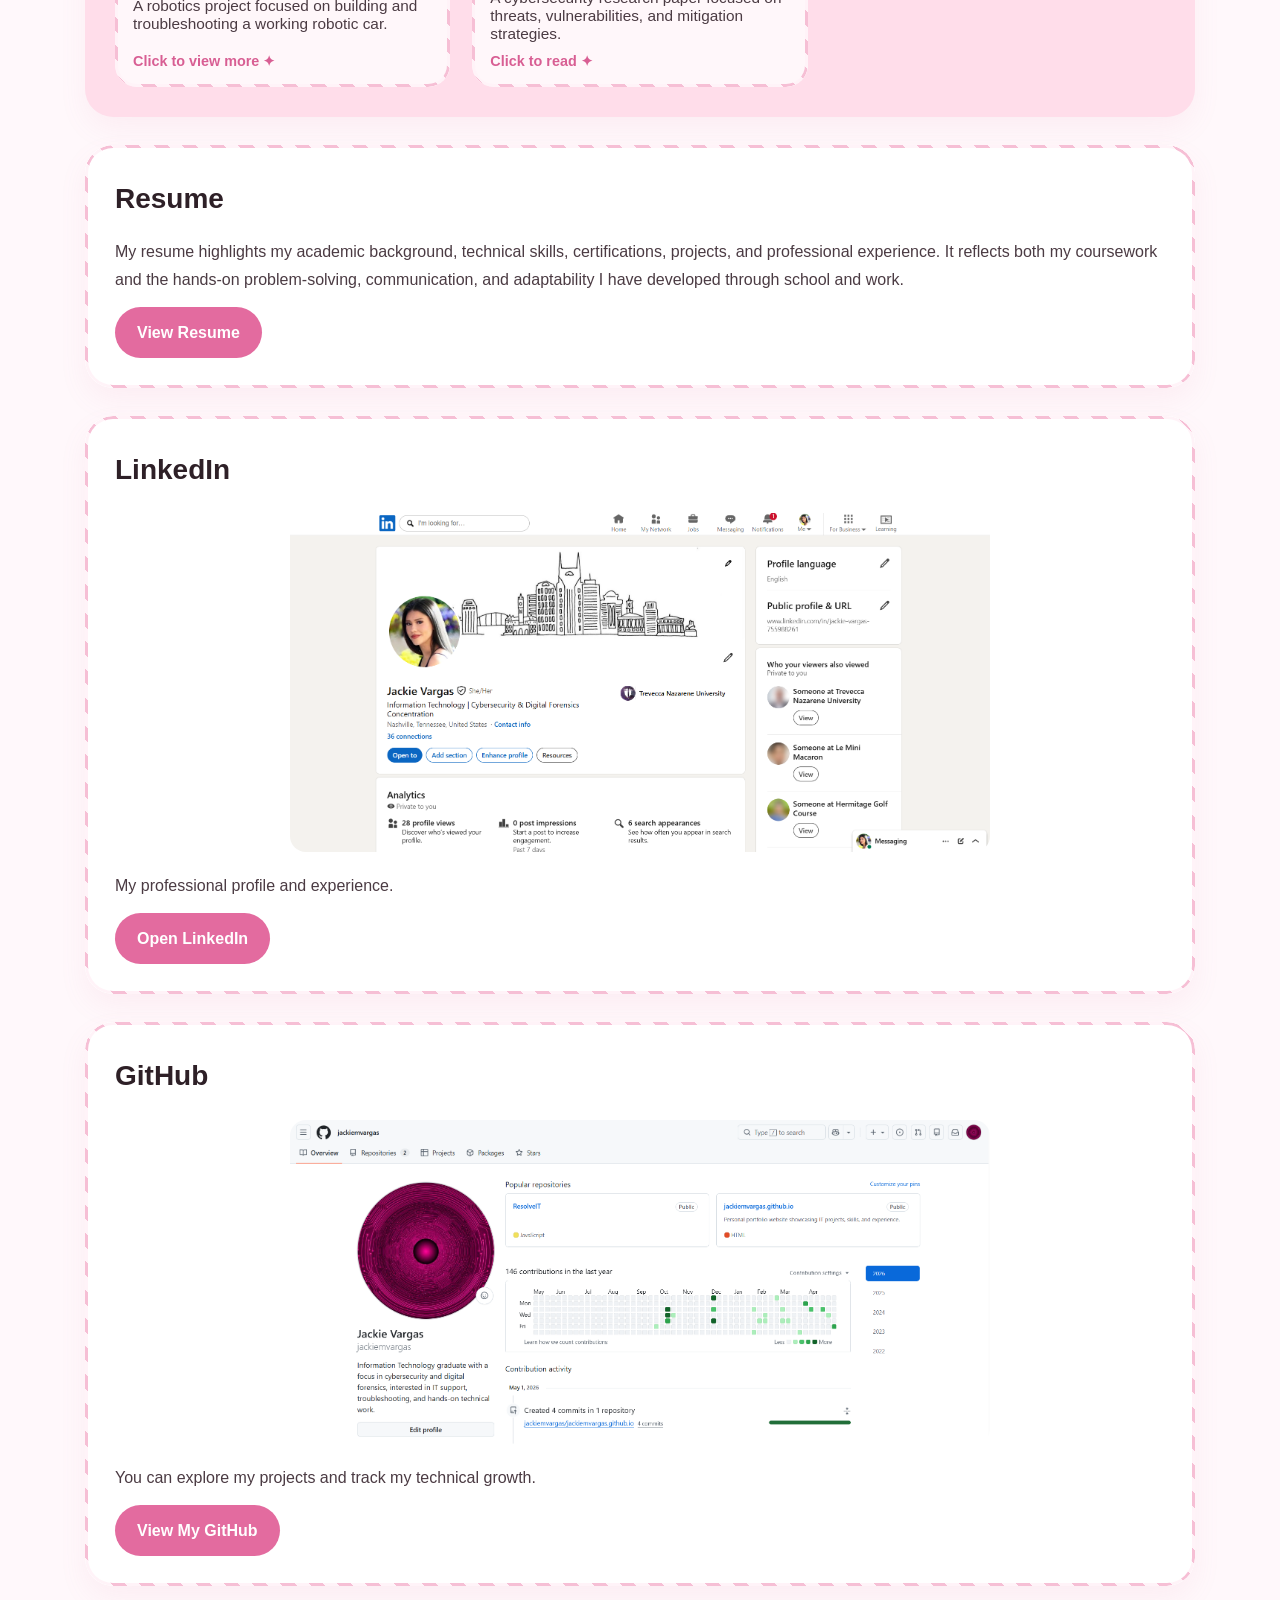
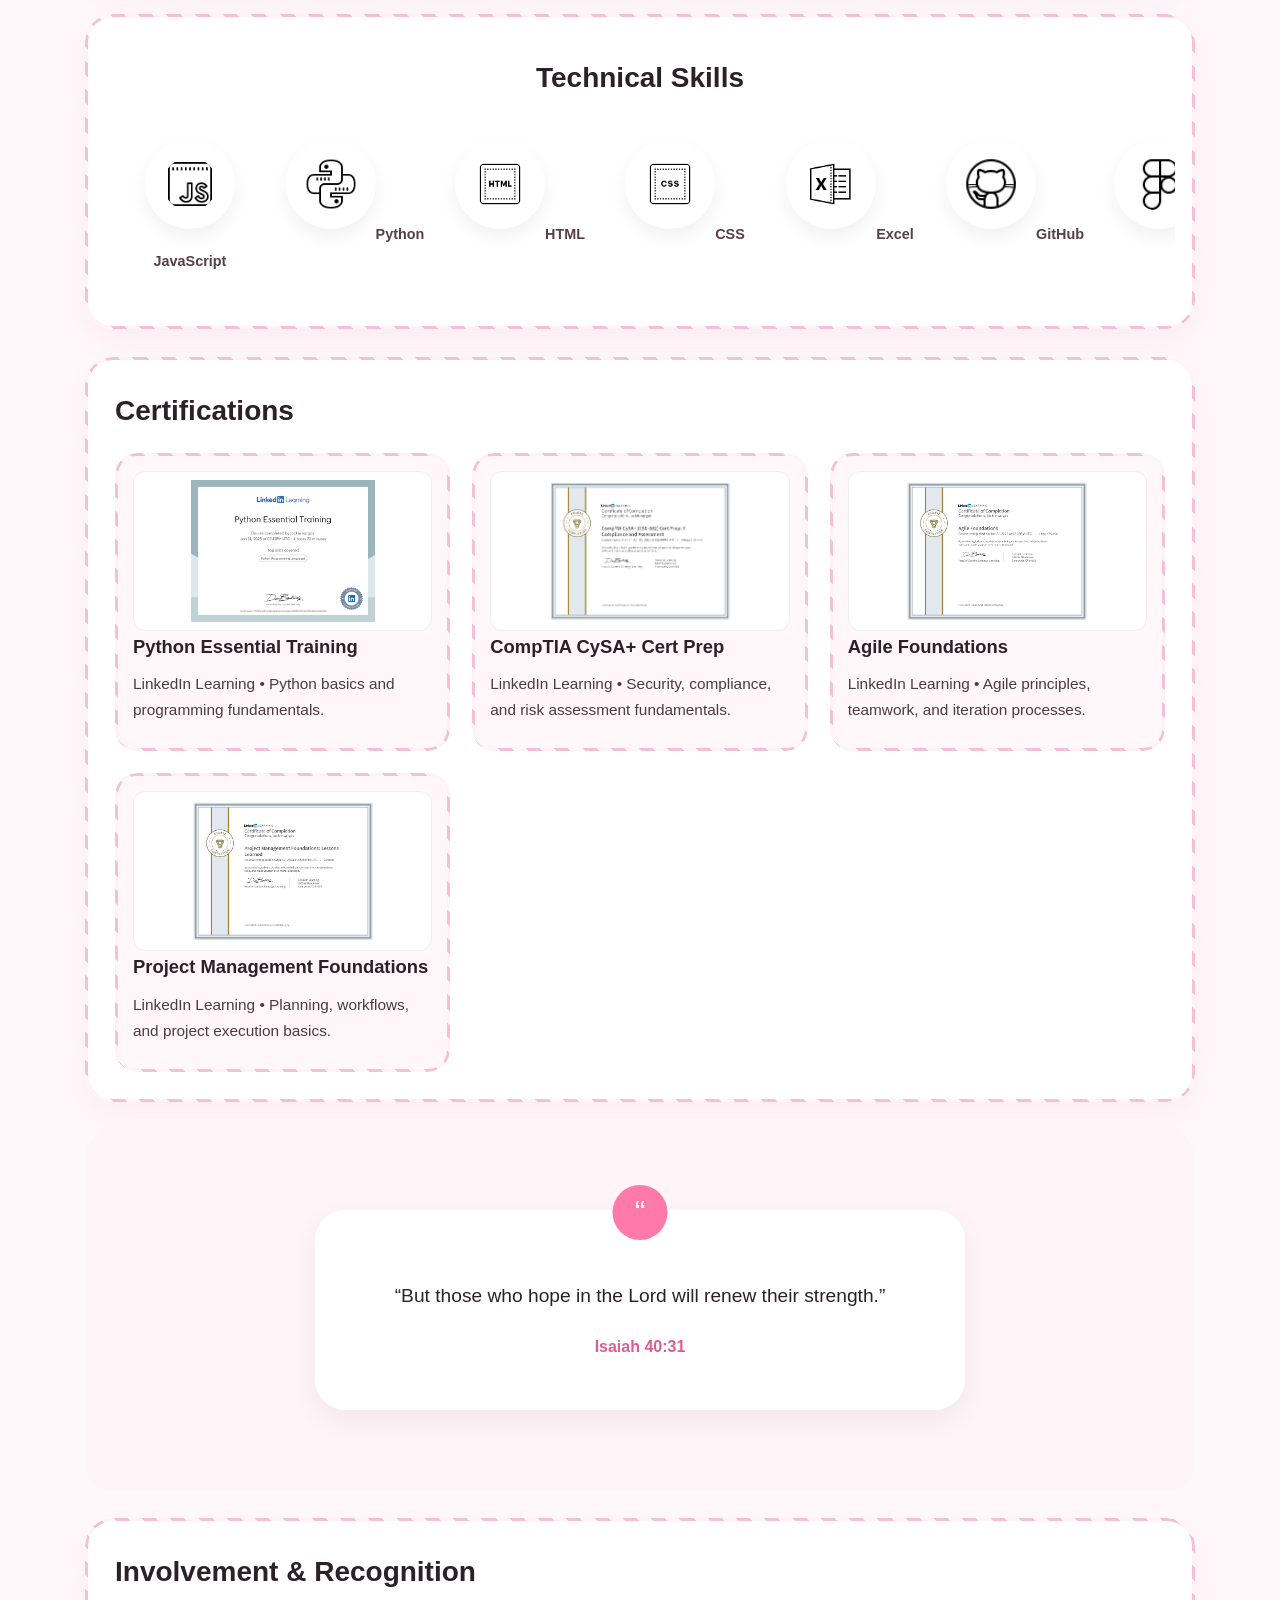
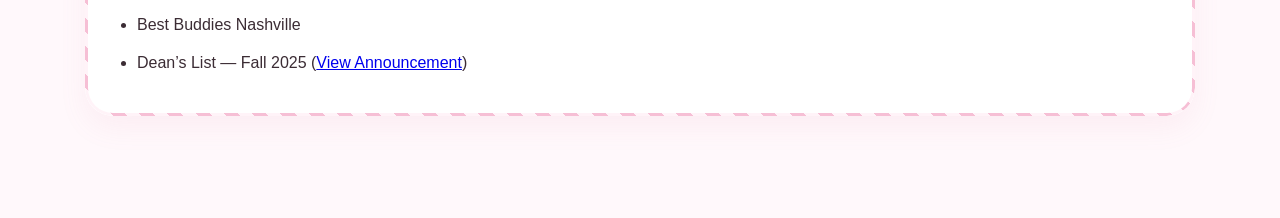
==== commit 5a9f2368: "Update index.html" ====
--- a/index.html
+++ b/index.html
@@ -23,9 +23,9 @@
     <div class="profile-info">
       <p class="eyebrow">Portfolio</p>
       <h1>Jackie Vargas</h1>
-      <p class="title">Information Technology Graduate | Cybersecurity & Digital Forensics</p>
+      <p class="title">Information Technology Graduate | Cybersecurity &amp; Digital Forensics</p>
       <p class="school-line">Trevecca Nazarene University | B.S. Information Technology</p>
-      <p class="sub-info">Bilingual: English & Spanish</p>
+      <p class="sub-info">Bilingual: English &amp; Spanish</p>
     </div>
   </div>
 </header>
@@ -42,19 +42,17 @@
 
 <main class="container">
 
-<!-- ABOUT -->
 <section id="about" class="card striped-border">
   <h2>Get to Know Me</h2>
   <p>
-    <p>
-I am a recent Information Technology graduate with a focus in Cybersecurity and Digital Forensics. I enjoy troubleshooting and learning how systems work, especially when helping users solve real-world technical problems. 
-I have hands-on experience from coursework and projects, including building help desk dashboards and working with basic programming and system security concepts. With a strong customer service background, I communicate clearly and support users at all levels. 
-I am currently seeking an entry-level IT opportunity where I can continue learning and growing my technical skills.
-</p>
+    I am a recent Information Technology graduate with a focus in Cybersecurity and Digital Forensics.
+    I enjoy troubleshooting and learning how systems work, especially when helping users solve real-world technical problems.
+    I have hands-on experience from coursework and projects, including building help desk dashboards and working with basic programming and system security concepts.
+    With a strong customer service background, I communicate clearly and support users at all levels.
+    I am currently seeking an entry-level IT opportunity where I can continue learning and growing my technical skills.
   </p>
 </section>
 
-<!-- PROJECTS -->
 <section id="projects" class="card pink-panel">
   <h2>Projects</h2>
 
@@ -69,7 +67,6 @@
       data-code="Responsive layout, modal popup, CSS grid, hover effects, JavaScript click events"
       data-link="https://jackiemvargas.github.io/ResolveIT/"
       data-link-label="View Live Demo">
-
       <img src="resolveit.png" alt="IT Help Desk Dashboard" />
       <h3>IT Help Desk Dashboard</h3>
       <p>A web-based IT help desk dashboard designed to manage support tickets.</p>
@@ -83,9 +80,8 @@
       data-skills="User-centered design, UI/UX design, visual organization"
       data-tech="Figma, mobile app prototyping"
       data-code="Wireframing, screen flow design, layout structure"
-      data-link="#"
-      data-link-label="View Design">
-
+      data-link="https://www.figma.com/proto/FLiyvWPtJAD9gDnlaJMnab?node-id=0-1&t=laRsa6STkkdx9oU1-6"
+      data-link-label="View Figma Prototype">
       <img src="breedneeds.png" alt="Breed Needs" />
       <h3>Breed Needs</h3>
       <p>A Figma prototype focused on helping users understand dog breed needs.</p>
@@ -99,9 +95,8 @@
       data-skills="UI/UX design, content organization, accessibility-focused design"
       data-tech="Figma, design prototyping"
       data-code="Wireframing, layout planning, visual hierarchy"
-      data-link="#"
-      data-link-label="View Design">
-
+      data-link="https://www.figma.com/proto/2u8esGLFkmFIh9QGFUqrVp?node-id=0-1&t=laRsa6STkkdx9oU1-6"
+      data-link-label="View Figma Prototype">
       <img src="mentalhealth.png" alt="Informational Website" />
       <h3>Informational Website</h3>
       <p>A Figma-based design focused on mental health awareness and accessible resources.</p>
@@ -115,9 +110,8 @@
       data-skills="Troubleshooting, robotics, problem-solving"
       data-tech="EV3 Mindstorms, block coding, MicroPython"
       data-code="Movement logic, testing cycles, debugging"
-      data-link="#"
-      data-link-label="View Project">
-
+      data-link=""
+      data-link-label="In-Person Demo">
       <img src="ev3.png" alt="Robotic Car Project" />
       <h3>Robotic Car Project</h3>
       <p>A robotics project focused on building and troubleshooting a working robotic car.</p>
@@ -133,7 +127,6 @@
       data-code="Research writing, organized sections, citation formatting"
       data-link="risk-mitigation.pdf"
       data-link-label="Read Paper">
-
       <img src="paper.png" alt="Risk Mitigation Paper" />
       <h3>Risk Mitigation in Information Assurance</h3>
       <p>A cybersecurity research paper focused on threats, vulnerabilities, and mitigation strategies.</p>
@@ -153,115 +146,69 @@
   <a href="jackie-resume.pdf" target="_blank" class="button">View Resume</a>
 </section>
 
-<!-- LINKEDIN -->
 <section id="linkedin" class="card striped-border">
   <h2>LinkedIn</h2>
-
-  <img src="linkedin.png" class="linkedin-img" />
-
+  <img src="linkedin.png" class="linkedin-img" alt="LinkedIn Profile" />
   <p>My professional profile and experience.</p>
-
-  <a href="https://www.linkedin.com/in/jackie-vargas-755988261"
-     target="_blank" class="button">
-     Open LinkedIn
-  </a>
-</section>
-
-<!-- GITHUB -->
+  <a href="https://www.linkedin.com/in/jackie-vargas-755988261" target="_blank" class="button">Open LinkedIn</a>
+</section>
+
 <section id="github" class="card striped-border">
   <h2>GitHub</h2>
-
-  <img src="icons/github.png" class="linkedin-img" />
-
-  <p>
-    You can explore my projects and track my technical growth.
-  </p>
-
-  <a href="https://github.com/jackiemvargas"
-     target="_blank" class="button">
-     View My GitHub
-  </a>
-</section>
-
-<!-- SKILLS -->
+  <img src="icons/github.png" class="linkedin-img" alt="GitHub Profile" />
+  <p>You can explore my projects and track my technical growth.</p>
+  <a href="https://github.com/jackiemvargas" target="_blank" class="button">View My GitHub</a>
+</section>
+
 <section class="skills-section card striped-border">
   <h2>Technical Skills</h2>
 
   <div class="skills-scroll">
-
-    <div class="skill">
-      <img src="icons/javascript.png" />
-      <span>JavaScript</span>
-    </div>
-
-    <div class="skill">
-      <img src="icons/python.png" />
-      <span>Python</span>
-    </div>
-
-    <div class="skill">
-      <img src="icons/html.png" />
-      <span>HTML</span>
-    </div>
-
-    <div class="skill">
-      <img src="icons/css.png" />
-      <span>CSS</span>
-    </div>
-
-    <div class="skill">
-      <img src="icons/excel.png" />
-      <span>Excel</span>
-    </div>
-
-    <div class="skill">
-  <img src="icons/github-icon.png" alt="GitHub" />
-  <span>GitHub</span>
-</div>
-
-    <div class="skill">
-      <img src="icons/figma.png" />
-      <span>Figma</span>
-    </div>
-
-  </div>
-</section>
-
-<!-- CERTIFICATIONS -->
+    <div class="skill"><img src="icons/javascript.png" alt="JavaScript" /><span>JavaScript</span></div>
+    <div class="skill"><img src="icons/python.png" alt="Python" /><span>Python</span></div>
+    <div class="skill"><img src="icons/html.png" alt="HTML" /><span>HTML</span></div>
+    <div class="skill"><img src="icons/css.png" alt="CSS" /><span>CSS</span></div>
+    <div class="skill"><img src="icons/excel.png" alt="Excel" /><span>Excel</span></div>
+    <div class="skill"><img src="icons/github-icon.png" alt="GitHub" /><span>GitHub</span></div>
+    <div class="skill"><img src="icons/figma.png" alt="Figma" /><span>Figma</span></div>
+  </div>
+</section>
+
 <section id="certifications" class="card striped-border">
   <h2>Certifications</h2>
 
   <div class="project-grid">
-
-    <div class="project-card">
-      <img src="python.jpg" />
+    <div class="project-card cert-card striped-border">
+      <img src="python.jpg" alt="Python Essential Training Certificate" />
       <h3>Python Essential Training</h3>
-    </div>
-
-    <div class="project-card">
-      <img src="cysa.png" />
-      <h3>CompTIA CySA+</h3>
-    </div>
-
-    <div class="project-card">
-      <img src="agile.png" />
+      <p>LinkedIn Learning • Python basics and programming fundamentals.</p>
+    </div>
+
+    <div class="project-card cert-card striped-border">
+      <img src="cysa.png" alt="CompTIA CySA+ Certificate" />
+      <h3>CompTIA CySA+ Cert Prep</h3>
+      <p>LinkedIn Learning • Security, compliance, and risk assessment fundamentals.</p>
+    </div>
+
+    <div class="project-card cert-card striped-border">
+      <img src="agile.png" alt="Agile Foundations Certificate" />
       <h3>Agile Foundations</h3>
-    </div>
-
-    <div class="project-card">
-      <img src="projectmanagement.png" />
-      <h3>Project Management</h3>
-    </div>
-
-  </div>
-</section>
+      <p>LinkedIn Learning • Agile principles, teamwork, and iteration processes.</p>
+    </div>
+
+    <div class="project-card cert-card striped-border">
+      <img src="projectmanagement.png" alt="Project Management Foundations Certificate" />
+      <h3>Project Management Foundations</h3>
+      <p>LinkedIn Learning • Planning, workflows, and project execution basics.</p>
+    </div>
+  </div>
+</section>
+
 <section class="quote-section">
   <div class="quote-card">
     <div class="quote-icon">“</div>
-    <p class="quote-text">
-      “But those who hope in the Lord will renew their strength.”
-    </p>
-    <span class="quote-author">Isaiah 40:31 </span>
+    <p class="quote-text">“But those who hope in the Lord will renew their strength.”</p>
+    <span class="quote-author">Isaiah 40:31</span>
   </div>
 </section>
 
@@ -275,7 +222,9 @@
     </li>
   </ul>
 </section>
+
 </main>
+
 <div id="project-modal" class="modal hidden">
   <div class="modal-overlay" id="modal-overlay"></div>
 
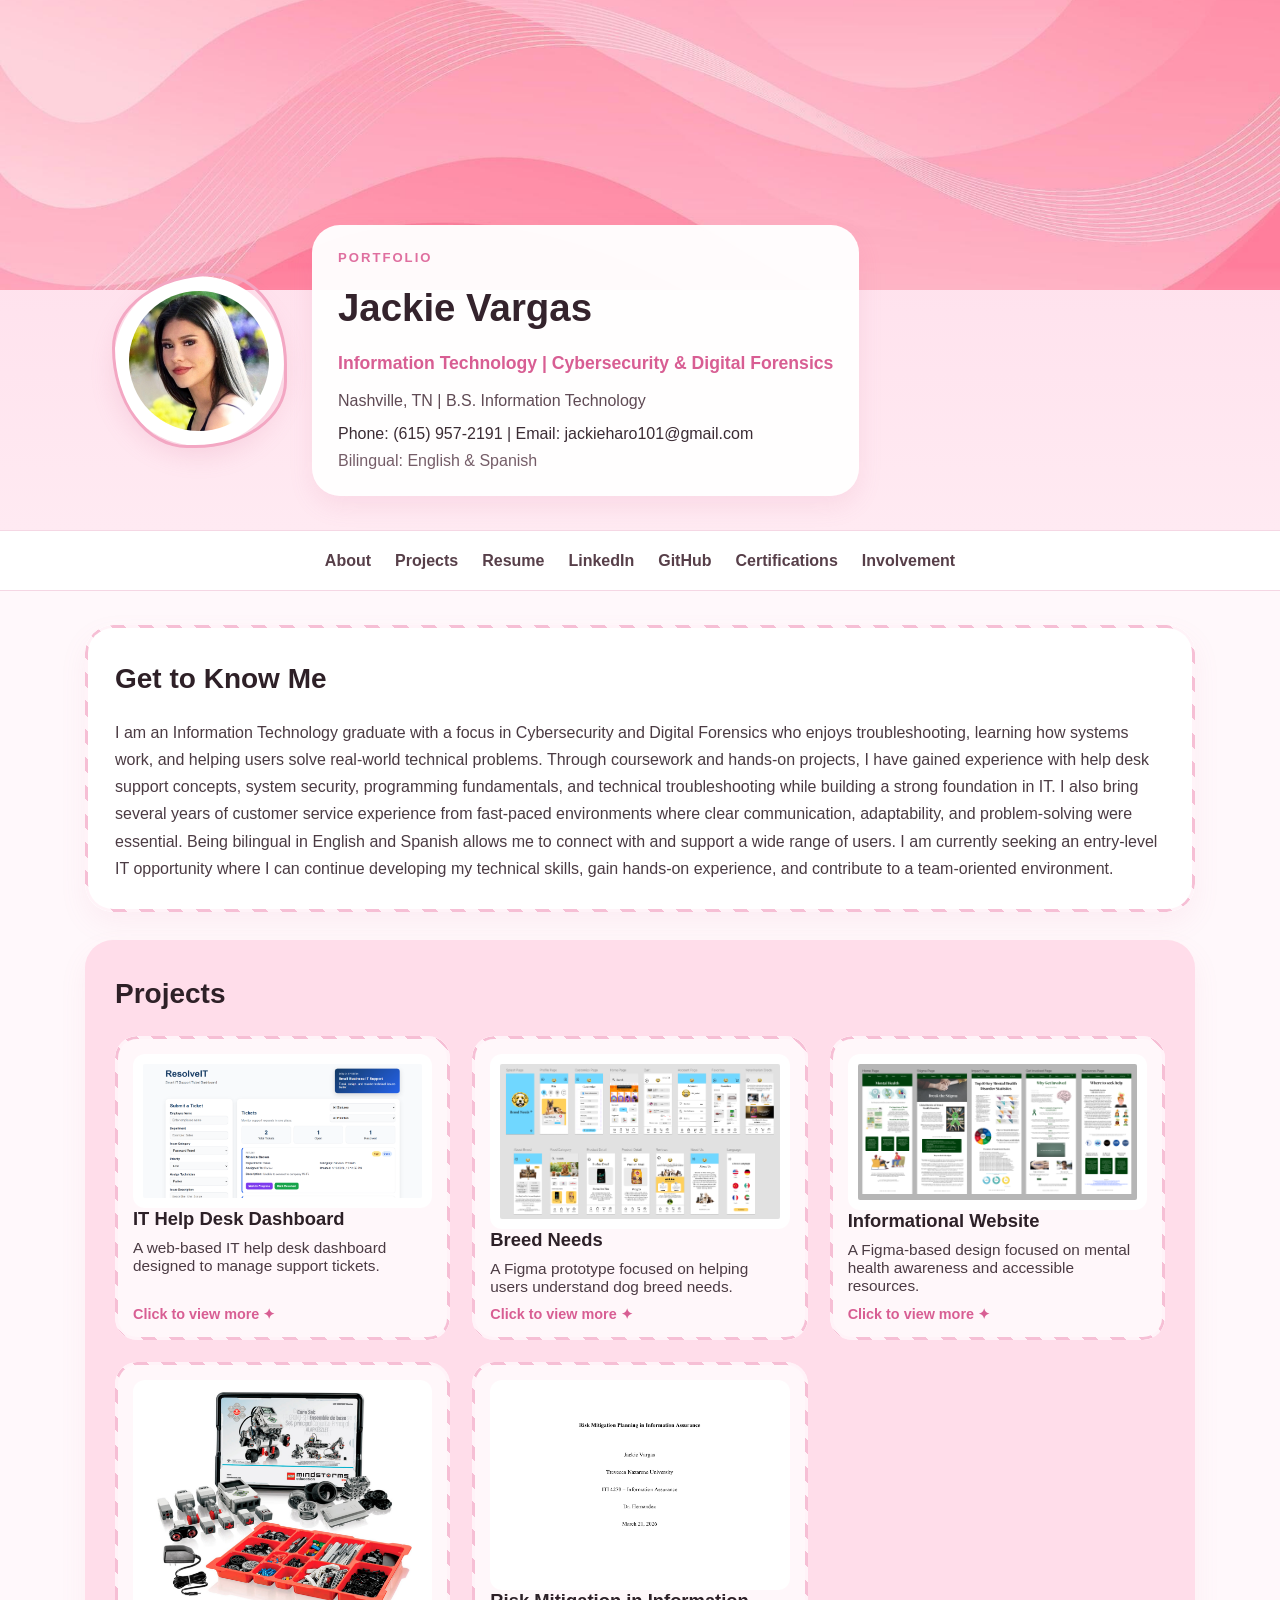
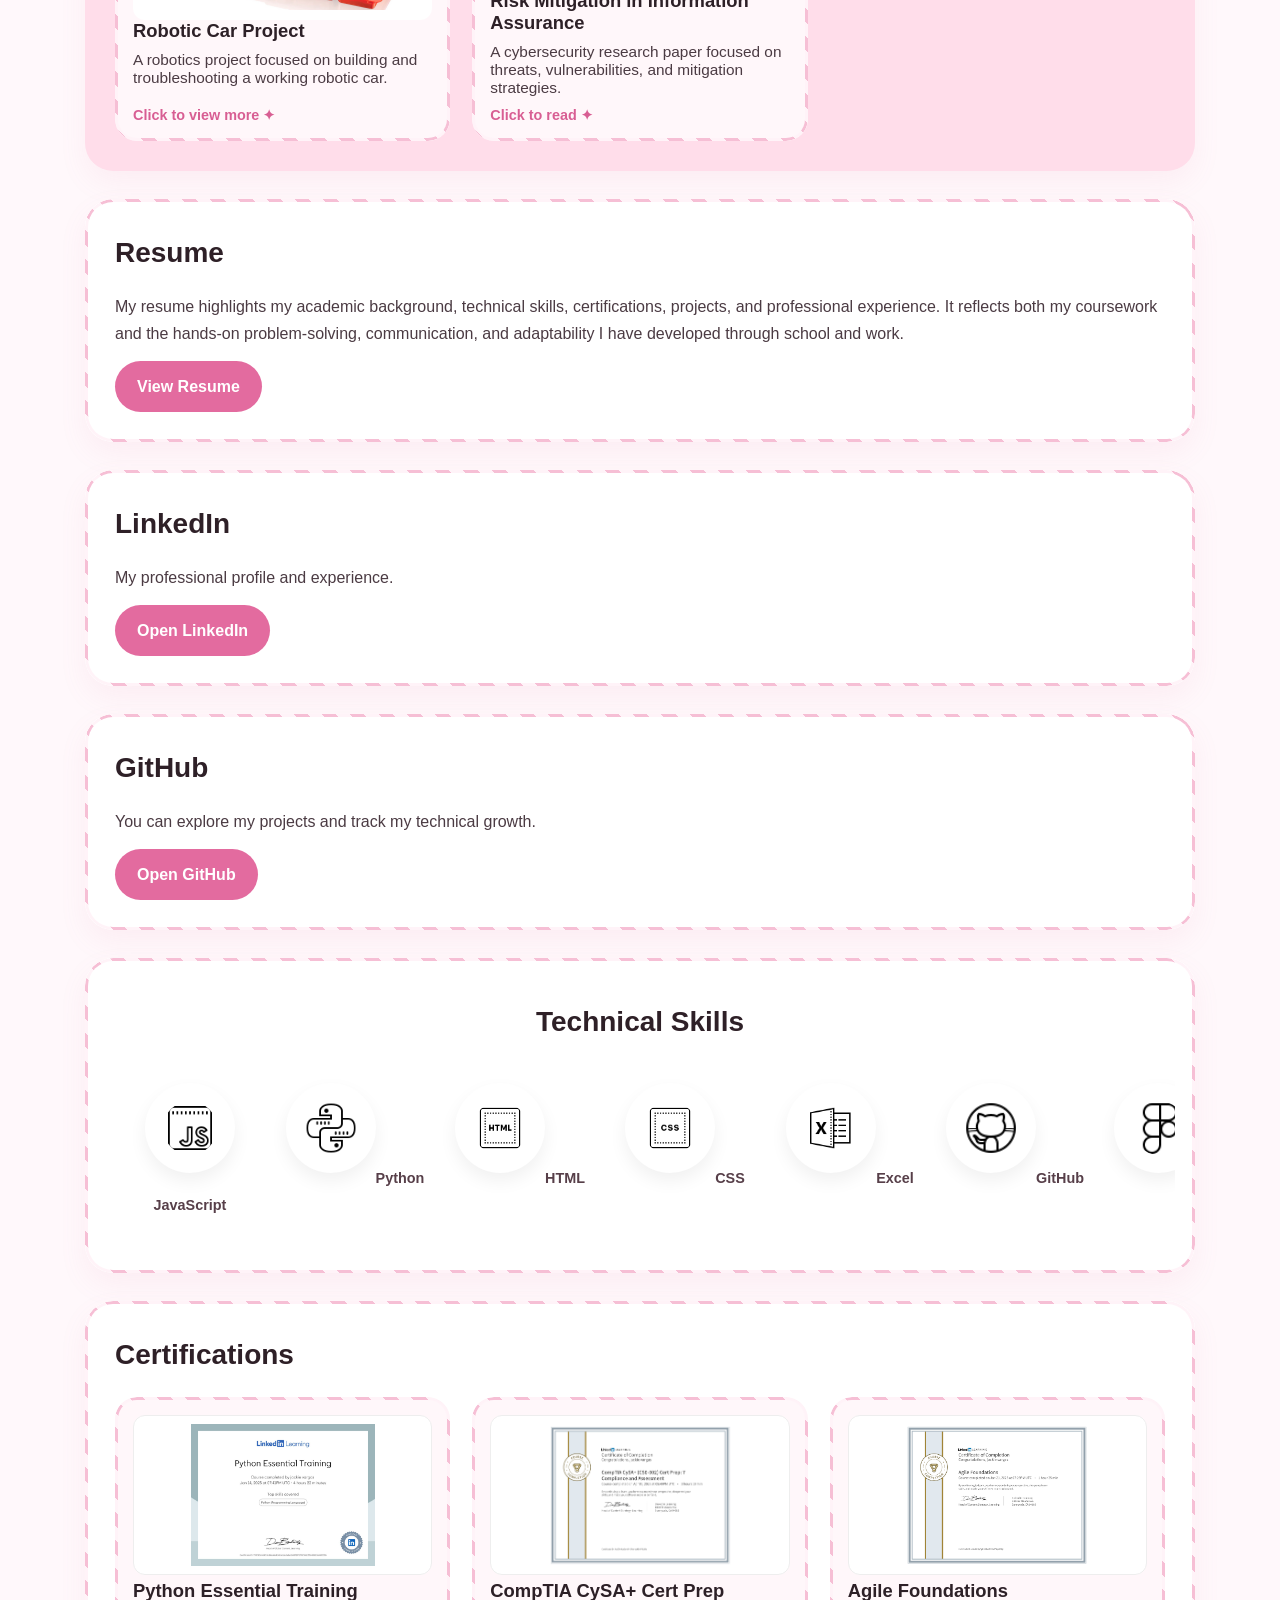
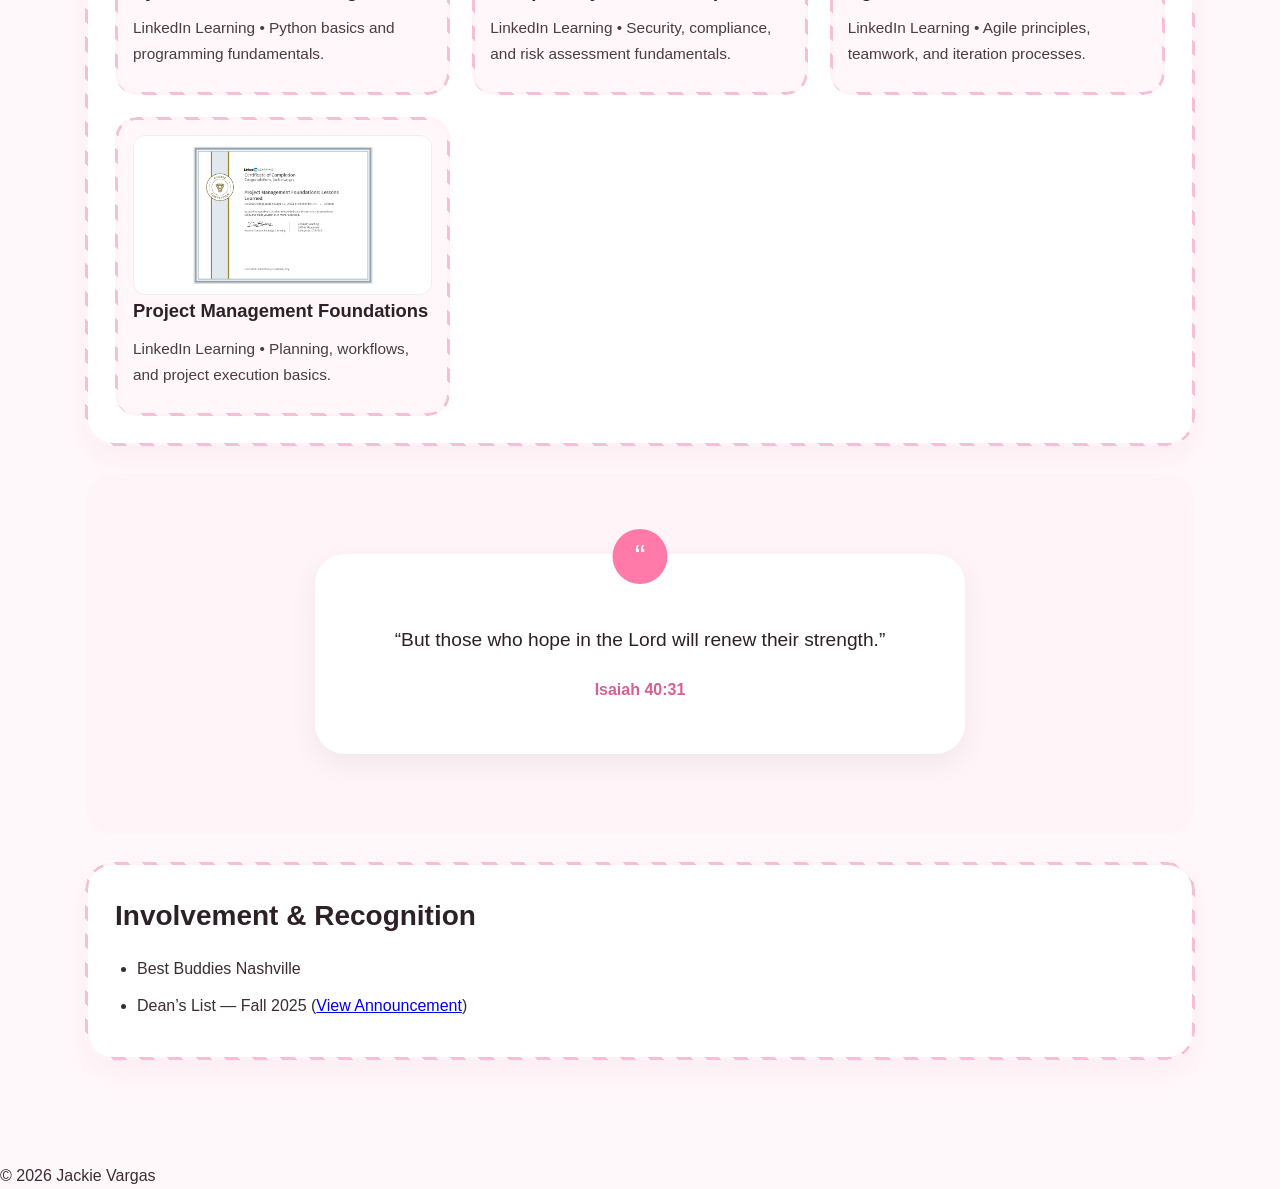
==== commit e732072d: "Update index.html" ====
--- a/index.html
+++ b/index.html
@@ -20,13 +20,22 @@
       <img src="profile.png" alt="Jackie Vargas" class="profile-pic" />
     </div>
 
-    <div class="profile-info">
-      <p class="eyebrow">Portfolio</p>
-      <h1>Jackie Vargas</h1>
-      <p class="title">Information Technology Graduate | Cybersecurity &amp; Digital Forensics</p>
-      <p class="school-line">Trevecca Nazarene University | B.S. Information Technology</p>
-      <p class="sub-info">Bilingual: English &amp; Spanish</p>
-    </div>
+   <div class="profile-info">
+  <p class="eyebrow">Portfolio</p>
+  <h1>Jackie Vargas</h1>
+  <p class="title">
+    Information Technology | Cybersecurity &amp; Digital Forensics
+  </p>
+  <p class="school-line">
+    Nashville, TN | B.S. Information Technology
+  </p>
+  <p class="contact-info">
+    Phone: (615) 957-2191 | Email: jackieharo101@gmail.com
+  </p>
+  <p class="sub-info">
+    Bilingual: English &amp; Spanish
+  </p>
+</div>
   </div>
 </header>
 
@@ -45,11 +54,10 @@
 <section id="about" class="card striped-border">
   <h2>Get to Know Me</h2>
   <p>
-    I am a recent Information Technology graduate with a focus in Cybersecurity and Digital Forensics.
-    I enjoy troubleshooting and learning how systems work, especially when helping users solve real-world technical problems.
-    I have hands-on experience from coursework and projects, including building help desk dashboards and working with basic programming and system security concepts.
-    With a strong customer service background, I communicate clearly and support users at all levels.
-    I am currently seeking an entry-level IT opportunity where I can continue learning and growing my technical skills.
+    I am an Information Technology graduate with a focus in Cybersecurity and Digital Forensics who enjoys troubleshooting, learning how systems work, and helping users solve real-world technical problems. Through coursework and hands-on projects, I have gained experience with help desk support concepts, system security, programming fundamentals, and technical troubleshooting while building a strong foundation in IT.
+
+I also bring several years of customer service experience from fast-paced environments where clear communication, adaptability, and problem-solving were essential. Being bilingual in English and Spanish allows me to connect with and support a wide range of users. I am currently seeking an entry-level IT opportunity where I can continue developing my technical skills, gain hands-on experience, and contribute to a team-oriented environment.
+
   </p>
 </section>
 
@@ -148,16 +156,14 @@
 
 <section id="linkedin" class="card striped-border">
   <h2>LinkedIn</h2>
-  <img src="linkedin.png" class="linkedin-img" alt="LinkedIn Profile" />
   <p>My professional profile and experience.</p>
   <a href="https://www.linkedin.com/in/jackie-vargas-755988261" target="_blank" class="button">Open LinkedIn</a>
 </section>
 
 <section id="github" class="card striped-border">
   <h2>GitHub</h2>
-  <img src="icons/github.png" class="linkedin-img" alt="GitHub Profile" />
   <p>You can explore my projects and track my technical growth.</p>
-  <a href="https://github.com/jackiemvargas" target="_blank" class="button">View My GitHub</a>
+  <a href="https://github.com/jackiemvargas" target="_blank" class="button">Open GitHub</a>
 </section>
 
 <section class="skills-section card striped-border">
@@ -244,6 +250,11 @@
     </div>
   </div>
 </div>
+</div>
+
+<footer class="footer">
+  <p> © 2026 Jackie Vargas</p>
+</footer>
 
 <script src="script.js"></script>
 </body>
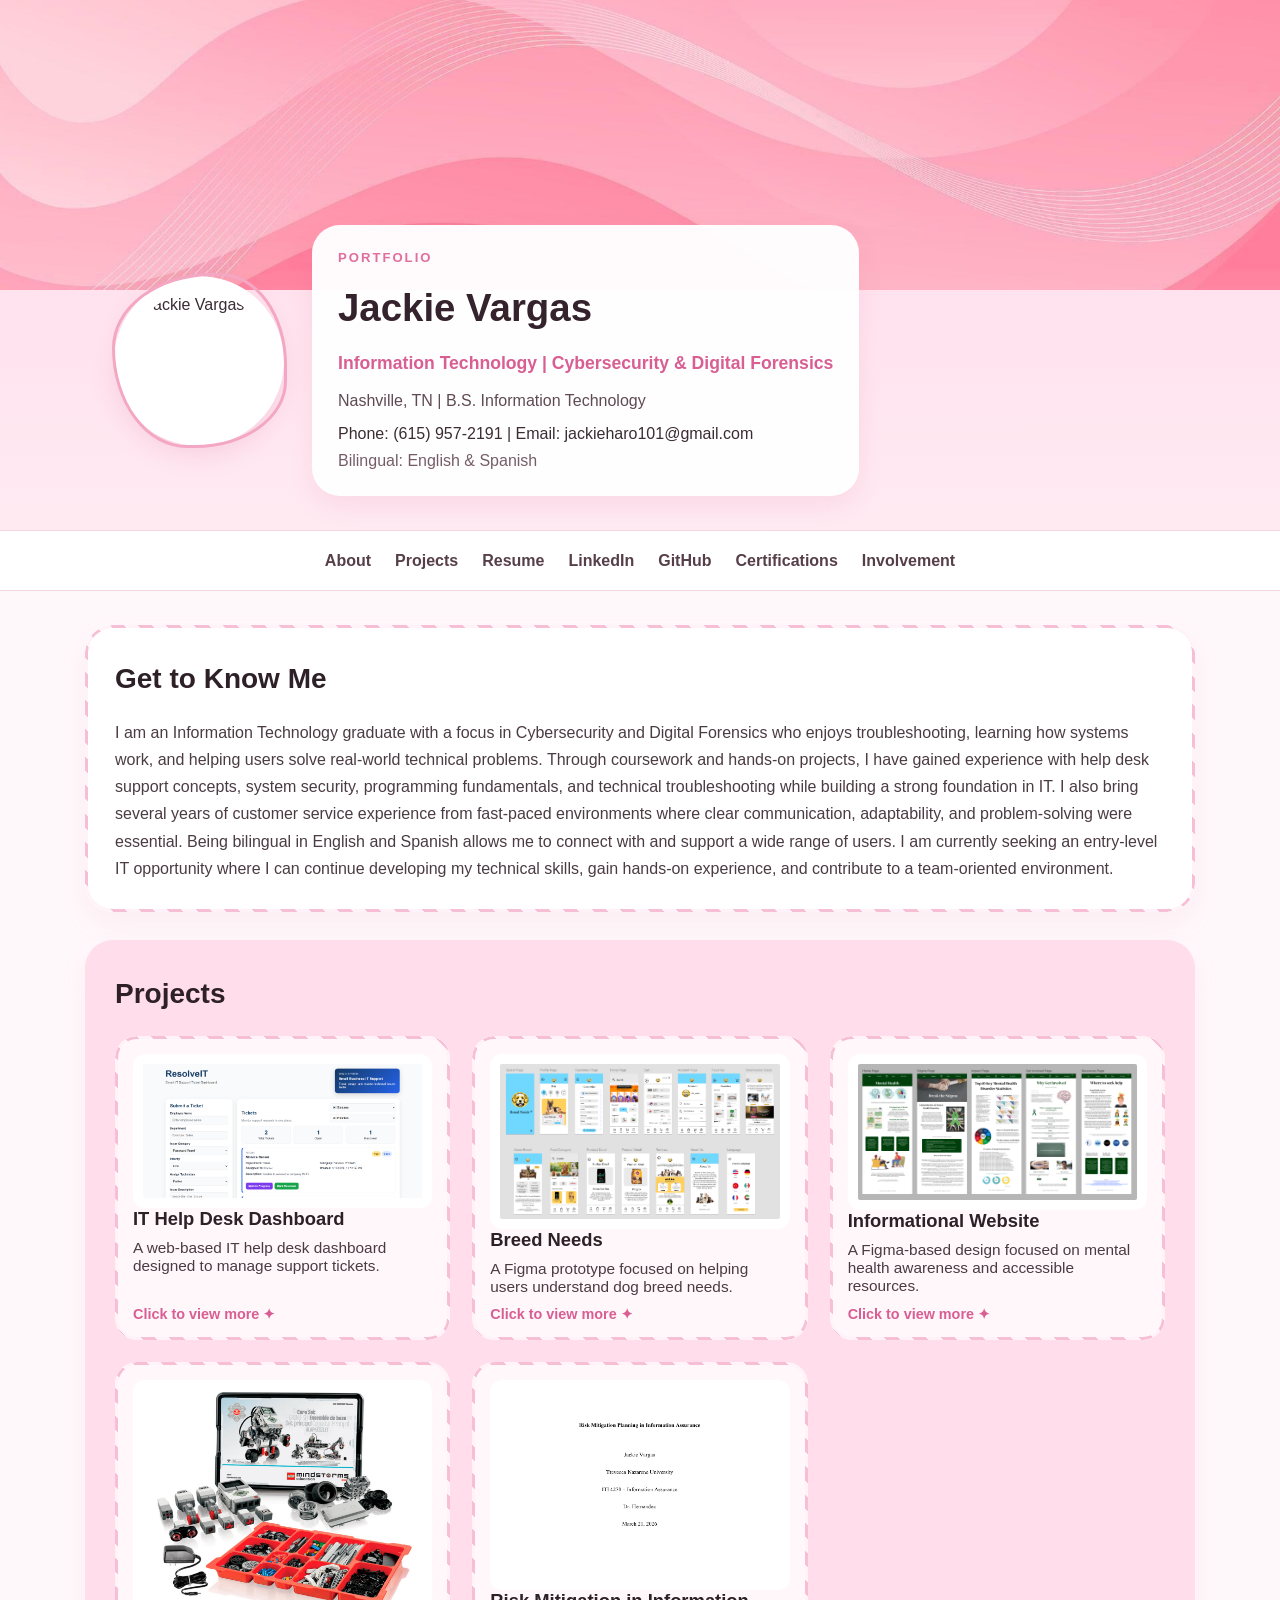
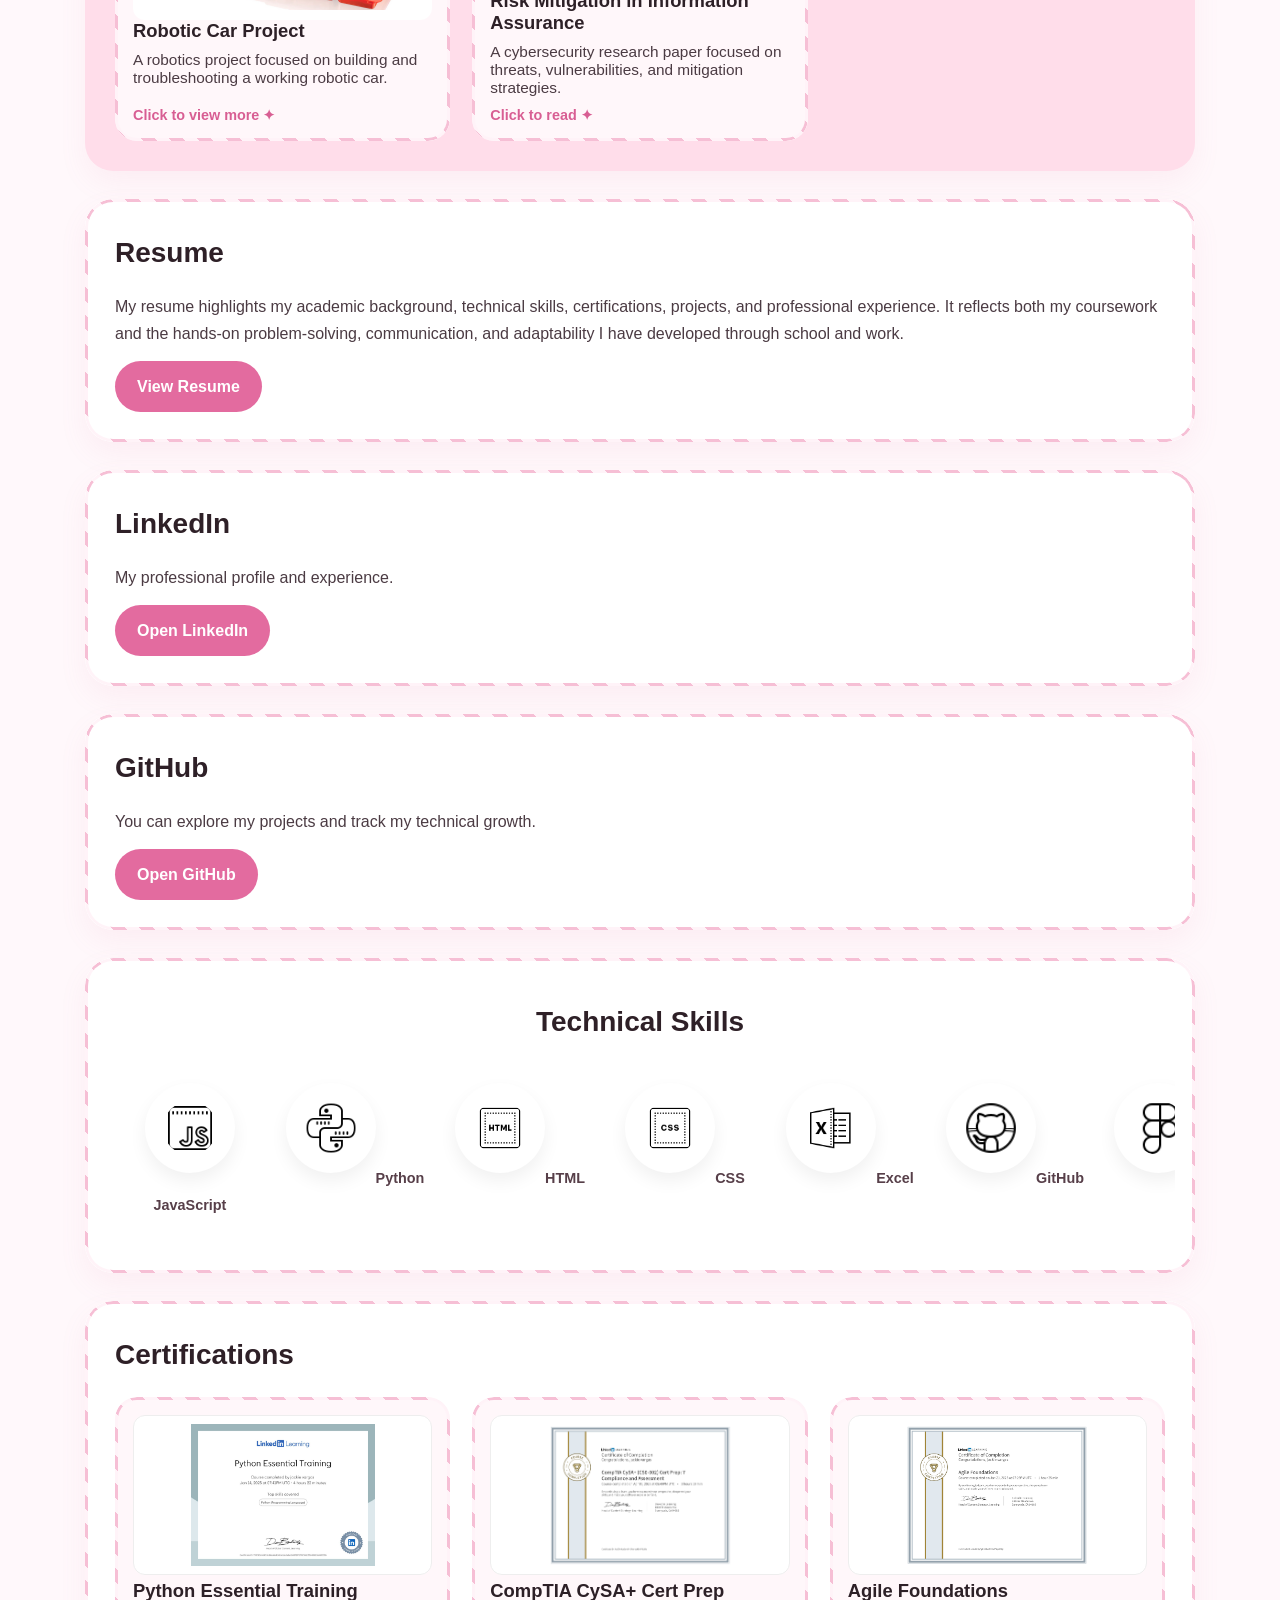
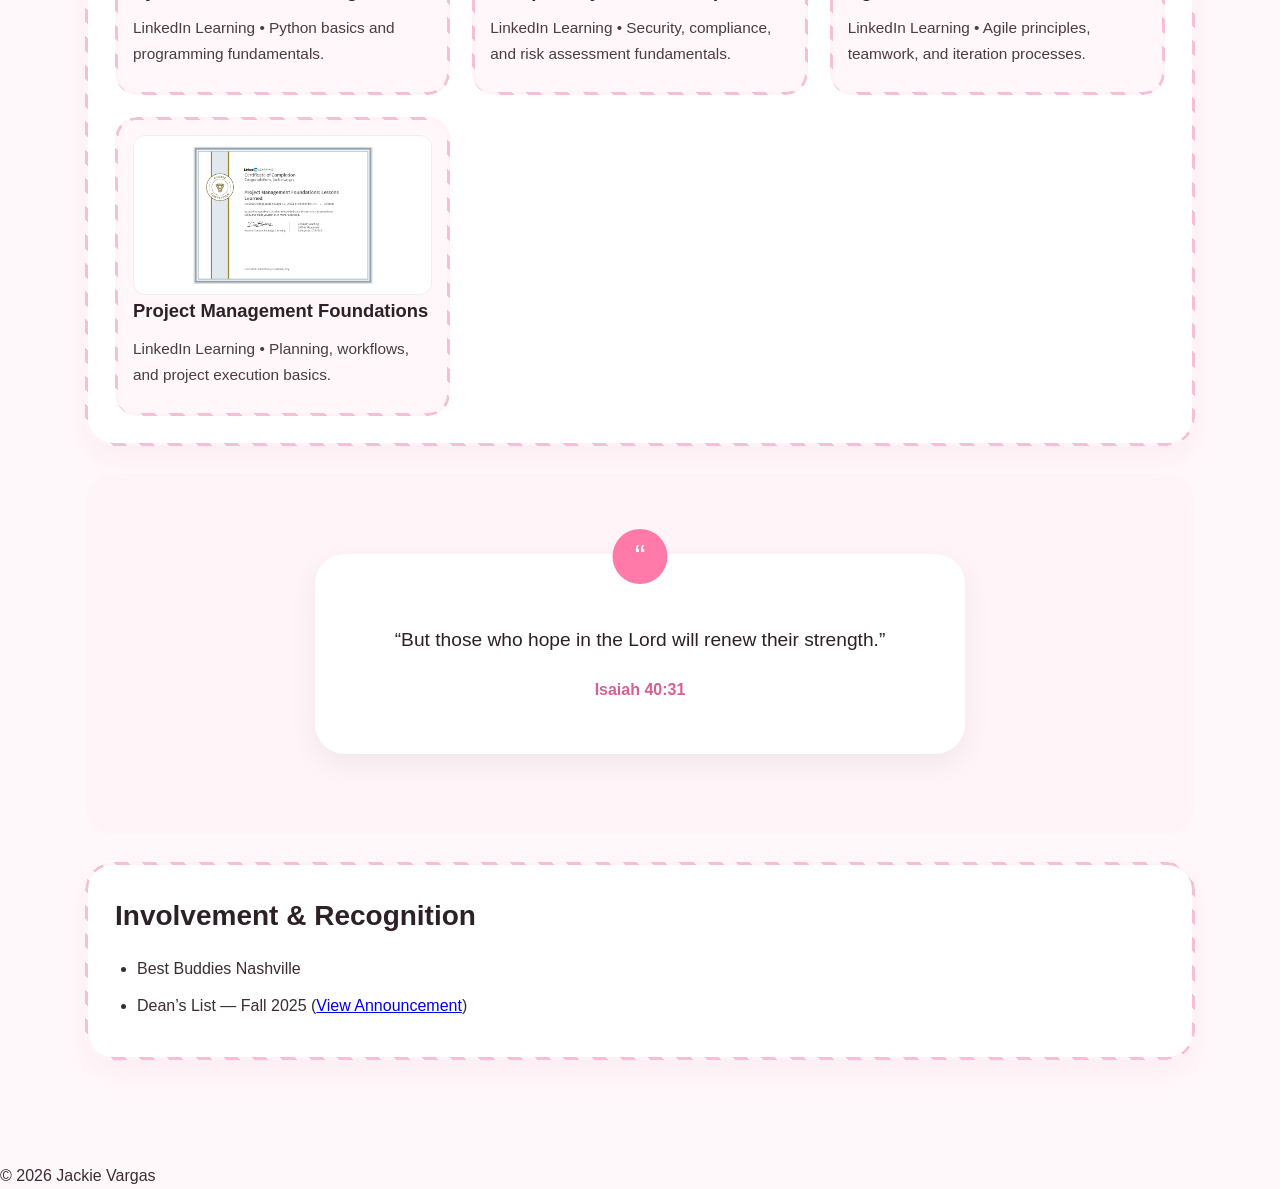
==== commit 7191ddca: "Update index.html" ====
--- a/index.html
+++ b/index.html
@@ -17,7 +17,7 @@
   <div class="profile-section">
     <div class="profile-pic-wrap">
       <div class="squiggle"></div>
-      <img src="profile.png" alt="Jackie Vargas" class="profile-pic" />
+<img src="profile-new.png" alt="Jackie Vargas" class="profile-pic" />
     </div>
 
    <div class="profile-info">
--- a/style.css
+++ b/style.css
@@ -582,5 +582,12 @@
 
   .modal-image {
   height: 240px;
-}
-}
+  .footer {
+  text-align: center;
+  padding: 30px;
+  margin-top: 40px;
+  color: #5b3b4a;
+  font-size: 0.95rem;
+}
+}
+}
